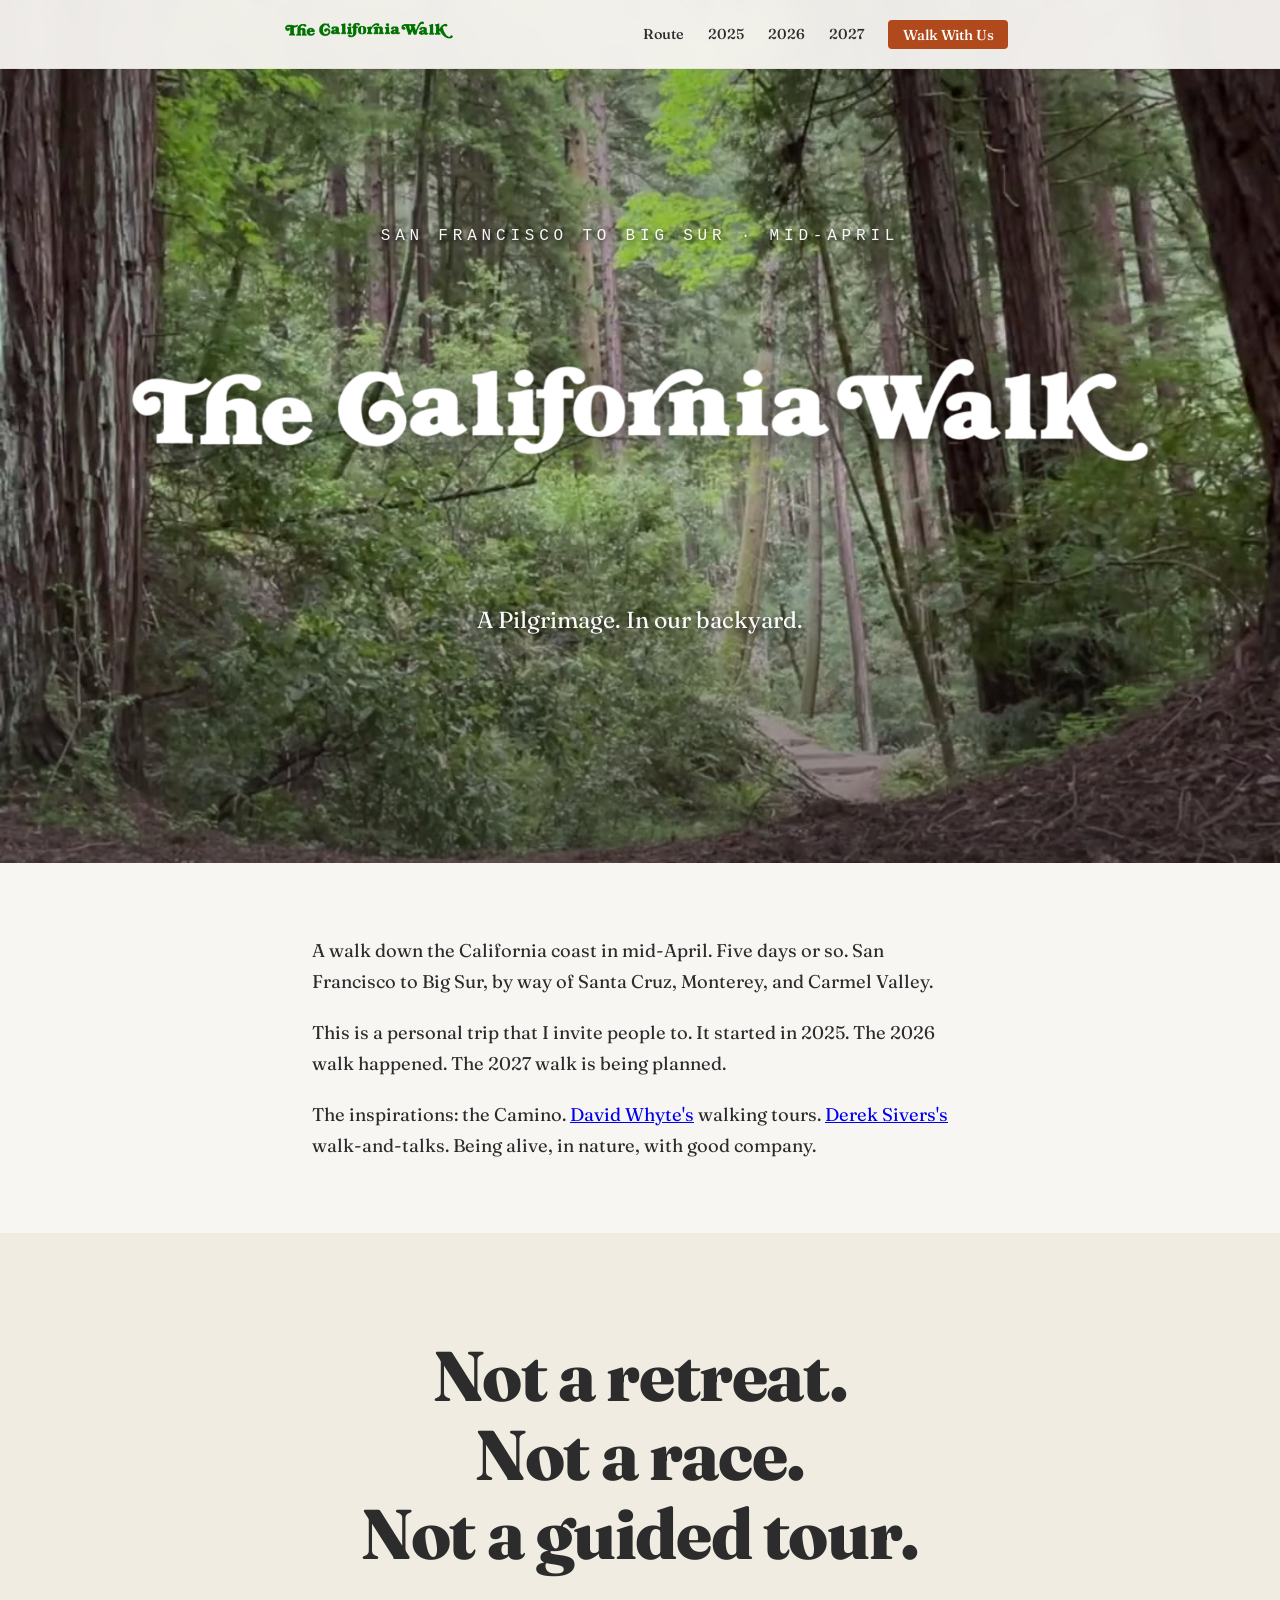
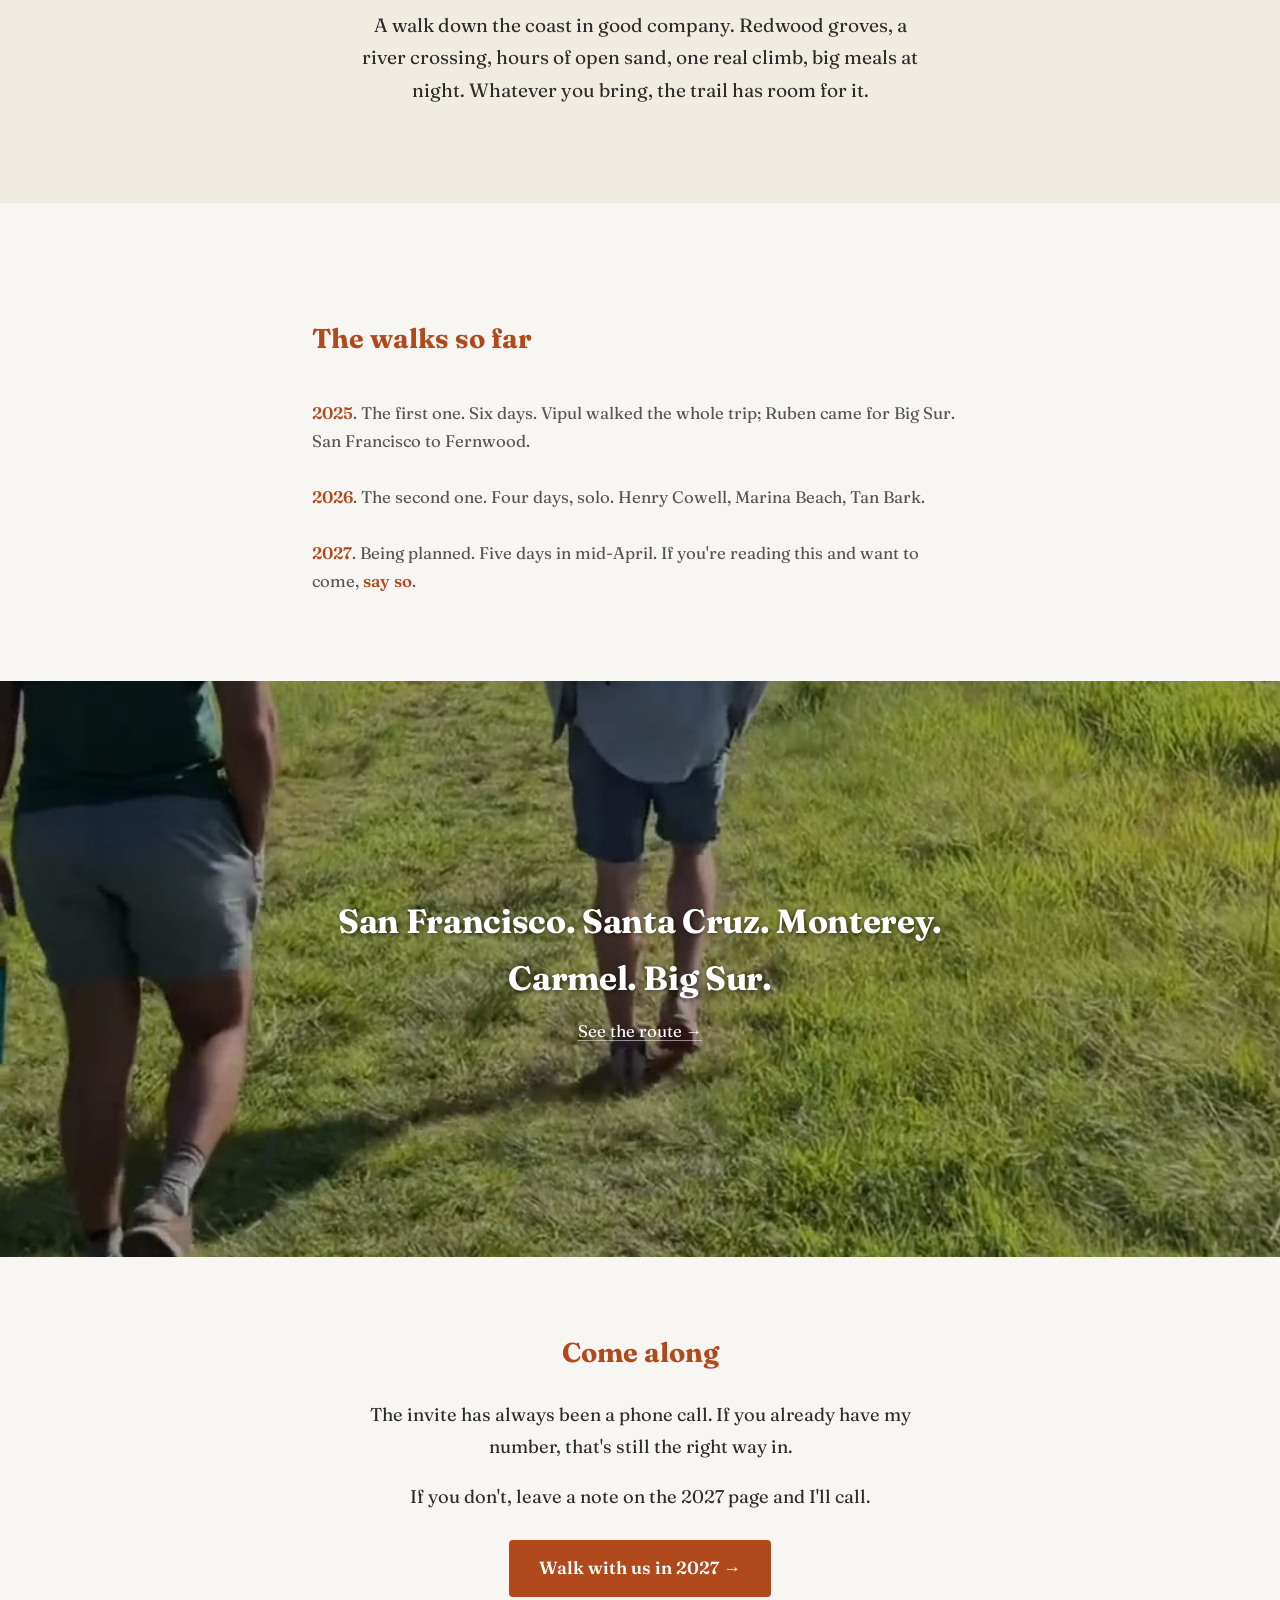
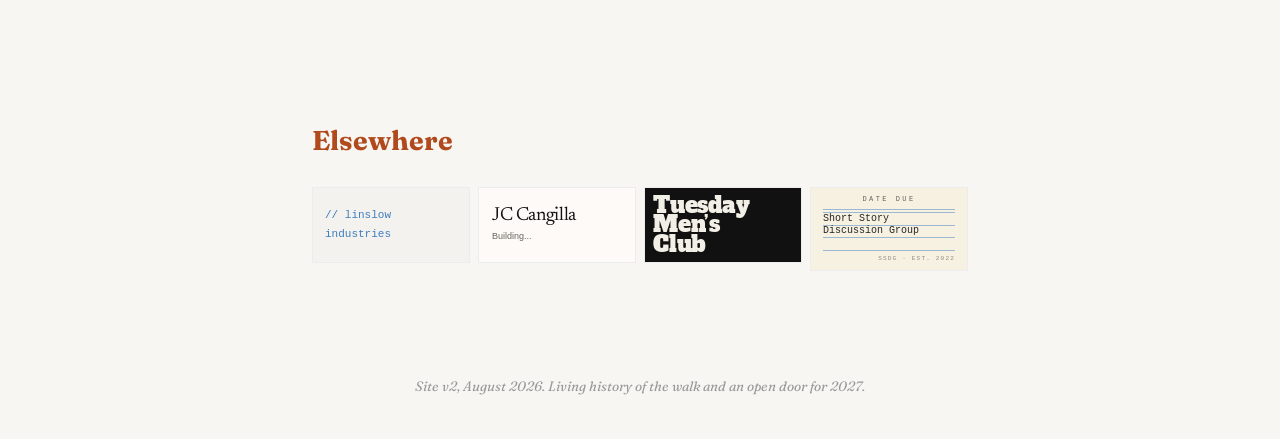
==== index.html @ 8892f394 "feat(tiles): sync shared network footer [t1478]" ====
<!DOCTYPE html>
<html lang="en">
<head>
    <meta charset="UTF-8">
    <meta name="viewport" content="width=device-width, initial-scale=1.0">
    <title>The California Walk</title>
    <meta name="description" content="A walk down the California coast in mid-April. San Francisco to Big Sur. A personal trip, not an event.">
    <meta property="og:title" content="The California Walk">
    <meta property="og:description" content="A walk down the California coast in mid-April. San Francisco to Big Sur.">
    <meta property="og:type" content="website">
    <meta property="og:url" content="https://thecaliforniawalk.com">
    <meta property="og:image" content="https://thecaliforniawalk.com/hero-image.jpg">
    <link rel="canonical" href="https://thecaliforniawalk.com">
    <link rel="stylesheet" href="/style.css">
    <!-- Google tag (gtag.js) -->
    <script async src="https://www.googletagmanager.com/gtag/js?id=G-KZSX5BPCNR"></script>
    <script>
      window.dataLayer = window.dataLayer || [];
      function gtag(){dataLayer.push(arguments);}
      gtag('js', new Date());
      gtag('config', 'G-KZSX5BPCNR');
    </script>
  <link rel="stylesheet" href="/network-tiles/network-tiles.css">
</head>
<body>
    <nav>
        <div class="nav-container">
            <div class="logo">
                <a href="/"><img src="/california-walk-logo.png" alt="The California Walk"></a>
            </div>
            <ul class="nav-links" id="navLinks">
                <li><a href="/route/">Route</a></li>
                <li><a href="/2025/">2025</a></li>
                <li><a href="/2026/">2026</a></li>
                <li><a href="/2027/">2027</a></li>
                <li><a href="/2027/" class="cta">Walk With Us</a></li>
            </ul>
            <div class="mobile-menu" onclick="toggleMenu()">
                <span></span><span></span><span></span>
            </div>
        </div>
    </nav>

    <section class="hero">
        <video class="hero-video" autoplay muted loop playsinline preload="auto" poster="/hero-santa-cruz-poster.jpg" aria-hidden="true">
            <source src="/hero-santa-cruz.mp4" type="video/mp4">
        </video>
        <div class="hero-overlay"></div>
        <div class="hero-content">
            <p class="hero-kicker">San Francisco to Big Sur &middot; Mid-April</p>
            <h1 class="hero-title">
                <img src="/california-walk-title.png" alt="The California Walk">
            </h1>
            <p class="hero-tagline">A Pilgrimage. In our backyard.</p>
        </div>
    </section>

    <main class="home">

        <div class="band">
            <div class="measure intro">
                <p>A walk down the California coast in mid-April. Five days or so. San Francisco to Big Sur, by way of Santa Cruz, Monterey, and Carmel Valley.</p>
                <p>This is a personal trip that I invite people to. It started in 2025. The 2026 walk happened. The 2027 walk is being planned.</p>
                <p>The inspirations: the Camino. <a href="https://davidwhyte.com/" target="_blank" rel="noopener">David Whyte's</a> walking tours. <a href="https://sive.rs/" target="_blank" rel="noopener">Derek Sivers's</a> walk-and-talks. Being alive, in nature, with good company.</p>
            </div>
        </div>

        <div class="statement band-tint">
            <p class="lines">Not a retreat.<br>Not a race.<br>Not a guided tour.</p>
            <p class="after">A walk down the coast in good company. Redwood groves, a river crossing, hours of open sand, one real climb, big meals at night. Whatever you bring, the trail has room for it.</p>
        </div>

        <div class="band">
            <div class="measure">
                <h2 class="section-title">The walks so far</h2>
                <ul class="walk-list">
                    <li>
                        <a href="/2025/">2025</a><span class="year-meta">. The first one. Six days. Vipul walked the whole trip; Ruben came for Big Sur. San Francisco to Fernwood.</span>
                    </li>
                    <li>
                        <a href="/2026/">2026</a><span class="year-meta">. The second one. Four days, solo. Henry Cowell, Marina Beach, Tan Bark.</span>
                    </li>
                    <li>
                        <a href="/2027/">2027</a><span class="year-meta">. Being planned. Five days in mid-April. If you're reading this and want to come, <a href="/2027/">say so</a>.</span>
                    </li>
                </ul>
            </div>
        </div>

        <div class="band-motion" style="background-image: url('/band-carmel-poster.jpg');">
            <video autoplay muted loop playsinline preload="metadata" poster="/band-carmel-poster.jpg" aria-hidden="true">
                <source src="/band-carmel.mp4" type="video/mp4">
            </video>
            <div class="scrim"></div>
            <div class="route-line">
                <p class="places">San Francisco. Santa Cruz. Monterey.<br>Carmel. Big Sur.</p>
                <p class="route-link"><a href="/route/">See the route &rarr;</a></p>
            </div>
        </div>

        <div class="band door">
            <h2 class="section-title">Come along</h2>
            <p>The invite has always been a phone call. If you already have my number, that's still the right way in.</p>
            <p>If you don't, leave a note on the 2027 page and I'll call.</p>
            <a href="/2027/" class="cta-button-text">Walk with us in 2027 &rarr;</a>
        </div>
    </main>

    <div class="elsewhere">
        <h2 class="section-title">Elsewhere</h2>
        <div class="elsewhere-tiles network-tiles">
            <a class="tile network-tile tile-linslow" data-network-tile="linslow" href="https://linslow.com" aria-label="Linslow Industries"><span class="linslow-mark">// linslow industries</span></a>
            <a class="tile network-tile tile-jcc" data-network-tile="jcc" href="https://jccangilla.com" aria-label="JC Cangilla"><span class="jcc-name">JC Cangilla</span><span class="jcc-sig">Building...</span></a>
            <a class="tile network-tile tile-tmc" data-network-tile="tmc" href="https://tuesdaymensclub.com" aria-label="Tuesday Men&#x27;s Club"><span class="tmc-mark">Tuesday<br>Men&rsquo;s<br>Club</span></a>
            <a class="tile network-tile tile-ssdg" data-network-tile="ssdg" href="https://ssdg.me" aria-label="Short Story Discussion Group"><span class="ssdg-head">DATE DUE</span><span class="ssdg-dbl"></span><span class="ssdg-line">Short Story</span><span class="ssdg-line">Discussion Group</span><span class="ssdg-line"></span><span class="ssdg-id">SSDG &middot; EST. 2022</span></a>
        </div>
    </div>

    <footer>
        <p class="footer-note">Site v2, August 2026. Living history of the walk and an open door for 2027.</p>
    </footer>

    <script>
        function toggleMenu() {
            document.getElementById('navLinks').classList.toggle('active');
        }
        document.querySelectorAll('.nav-links a').forEach(link => {
            link.addEventListener('click', () => {
                document.getElementById('navLinks').classList.remove('active');
            });
        });
    </script>
</body>
</html>
---- style.css ----
@import url('https://fonts.googleapis.com/css2?family=Alfa+Slab+One&family=Fraunces:ital,opsz,wght@0,9..144,300..900;1,9..144,300..900&family=Newsreader:wght@400&display=swap');
/* The California Walk -- shared styles
   v2 craft pass (Aug 2026, t493): Fraunces replaces system sans sitewide,
   accent warmed from saddle brown to burnt sienna, homepage goes full-bleed
   with the motion clips. Ruled source: site-v2-brief.md. */
* { margin: 0; padding: 0; box-sizing: border-box; }

:root {
    --ink: #2c2c2c;
    --cream: #f8f6f3;
    --accent: #b04a1c;        /* burnt sienna: sunset, tan bark, 70s poster */
    --accent-deep: #8a3a15;
    --redwood: #3e5c40;
    --gold: #d9a441;
}

body {
    font-family: 'Fraunces', Georgia, 'Times New Roman', serif;
    font-optical-sizing: auto;
    line-height: 1.7;
    color: var(--ink);
    background: var(--cream);
}
html { scroll-behavior: smooth; }

/* ===========================================
   NAV
=========================================== */
nav {
    position: fixed;
    top: 0;
    width: 100%;
    background: rgba(248, 246, 243, 0.95);
    backdrop-filter: blur(10px);
    z-index: 1000;
    padding: 0.75rem 0;
    border-bottom: 1px solid rgba(0, 0, 0, 0.05);
}
.nav-container {
    max-width: 800px;
    margin: 0 auto;
    display: flex;
    justify-content: space-between;
    align-items: center;
    padding: 0 2rem;
}
.logo { height: 44px; }
.logo img { height: 100%; width: auto; }
.logo a { display: block; height: 100%; }
.nav-links { display: flex; list-style: none; gap: 1.5rem; }
.nav-links a {
    text-decoration: none;
    color: #2c2c2c;
    font-size: 0.9rem;
    font-weight: 500;
}
.nav-links a:hover { color: var(--accent); }
.nav-links a.active { color: var(--accent); font-weight: 600; }
.nav-links a.cta {
    background: var(--accent);
    color: white;
    padding: 0.35rem 0.9rem;
    border-radius: 4px;
    transition: background 0.15s;
}
.nav-links a.cta:hover {
    background: var(--accent-deep);
    color: white;
}
.nav-links a.cta.active {
    background: var(--accent-deep);
    color: white;
    font-weight: 600;
}

.mobile-menu {
    display: none;
    flex-direction: column;
    cursor: pointer;
}
.mobile-menu span {
    width: 22px;
    height: 2px;
    background: #2c2c2c;
    margin: 3px 0;
}

/* ===========================================
   MAIN
=========================================== */
main {
    max-width: 720px;
    margin: 0 auto;
    padding: 8rem 2rem 4rem;
}

h1.page-title {
    font-size: 2.6rem;
    color: #2c2c2c;
    font-weight: 700;
    margin-bottom: 1.5rem;
    letter-spacing: -0.01em;
}

h2.section-title {
    font-size: 1.5rem;
    color: var(--accent);
    font-weight: 700;
    margin-bottom: 1.5rem;
    margin-top: 2.5rem;
}

h3.day-title {
    font-size: 1.25rem;
    color: var(--accent);
    font-weight: 700;
    margin-top: 2.5rem;
    margin-bottom: 1rem;
}

hr.rule {
    border: none;
    border-top: 1px solid #ddd6cc;
    margin: 3rem 0;
}

/* ===========================================
   PROSE
=========================================== */
.prose p {
    font-size: 1.08rem;
    margin-bottom: 1.2rem;
}

.prose p.aside {
    font-size: 1rem;
    color: #666;
    font-style: italic;
}

.prose blockquote {
    margin: 1.8rem 2rem;
    color: #555;
    font-style: italic;
    font-size: 1.12rem;
}

.prose blockquote em {
    color: #2c2c2c;
}

.prose a {
    color: var(--accent);
    text-decoration: underline;
    text-decoration-color: rgba(176, 74, 28, 0.35);
    text-underline-offset: 2px;
}
.prose a:hover {
    text-decoration-color: var(--accent);
}

.prose ol, .prose ul {
    margin: 1rem 0 1.5rem 1.5rem;
}
.prose li {
    font-size: 1.08rem;
    margin-bottom: 0.4rem;
}

.prose strong { font-weight: 700; }

.fact-line {
    color: #555;
    font-size: 0.98rem;
    margin-bottom: 0.5rem;
}
.fact-line strong { color: #2c2c2c; }

.meta-block {
    background: rgba(255, 255, 255, 0.6);
    padding: 1.2rem 1.5rem;
    border-radius: 6px;
    margin-bottom: 2rem;
}
.meta-block p { font-size: 1rem; margin-bottom: 0.4rem; }
.meta-block p:last-child { margin-bottom: 0; }

/* ===========================================
   HOMEPAGE
=========================================== */
.intro p {
    font-size: 1.15rem;
    margin-bottom: 1.2rem;
}
.intro p.aside {
    font-size: 1rem;
    color: #666;
    font-style: italic;
}

.walk-list {
    list-style: none;
    padding: 0;
}
.walk-list li {
    padding: 0.85rem 0;
    font-size: 1.05rem;
}
.walk-list a {
    color: var(--accent);
    text-decoration: none;
    font-weight: 600;
}
.walk-list a:hover { text-decoration: underline; }
.walk-list .year-meta { color: #555; font-weight: 400; }

.what p {
    font-size: 1.1rem;
    margin-bottom: 1rem;
}

.contact-block {
    background: white;
    padding: 1.5rem 2rem;
    border-radius: 8px;
    text-align: center;
    box-shadow: 0 2px 10px rgba(0, 0, 0, 0.04);
}
.contact-block a {
    color: var(--accent);
    text-decoration: none;
    font-weight: 600;
    font-size: 1.1rem;
}
.contact-block a:hover { text-decoration: underline; }

/* ===========================================
   PAGE NAV (prev/next at bottom of year pages)
=========================================== */
.page-nav {
    display: flex;
    justify-content: space-between;
    margin-top: 4rem;
    padding-top: 2rem;
    font-size: 1rem;
}
.page-nav a {
    color: var(--accent);
    text-decoration: none;
    font-weight: 600;
}
.page-nav a:hover { text-decoration: underline; }
.page-nav .spacer { flex: 1; text-align: center; color: #999; }

/* ===========================================
   HERO (homepage)
=========================================== */
.hero {
    position: relative;
    height: 92vh;
    min-height: 560px;
    display: flex;
    align-items: center;
    justify-content: center;
    overflow: hidden;
    background: #2c2c2c url('/hero-image.jpg') center/cover no-repeat;
    margin-top: -1px;
}
.hero-overlay {
    position: absolute;
    inset: 0;
    background: rgba(0, 0, 0, 0.38);
    z-index: 1;
}
.hero-content {
    position: relative;
    z-index: 2;
    text-align: center;
    color: white;
    padding: 0 2rem;
    max-width: 1100px;
    width: 100%;
}
.hero-title {
    margin-bottom: 1.5rem;
}
.hero-title img {
    max-width: 100%;
    height: auto;
    max-height: 430px;
    filter: drop-shadow(0 4px 22px rgba(0, 0, 0, 0.55));
}
.hero-dates {
    font-size: 1.35rem;
    font-weight: 500;
    letter-spacing: 0.05em;
    text-shadow: 1px 1px 4px rgba(0, 0, 0, 0.65);
    margin-bottom: 0.5rem;
}
.hero-tagline {
    font-size: 1.45rem;
    font-weight: 400;
    text-shadow: 1px 2px 6px rgba(0, 0, 0, 0.7);
    opacity: 0.97;
}

/* When a page leads with the hero, main shouldn't be pushed down by fixed nav */
main.has-hero {
    padding-top: 4rem;
}

/* ===========================================
   ROUTE GRID (homepage + /route/)
=========================================== */
.landscape-grid {
    display: flex;
    flex-direction: column;
    gap: 3.5rem;
    margin-top: 2rem;
}
.landscape-item {
    text-align: center;
    max-width: 560px;
    margin: 0 auto;
}
.landscape-video {
    width: min(480px, 100%);
    aspect-ratio: 3 / 4;
    height: auto;
    margin: 0 auto 1.2rem;
    border-radius: 12px;
    overflow: hidden;
    box-shadow: 0 4px 16px rgba(0, 0, 0, 0.14);
    background: #2c2c2c;
}
.landscape-item video,
.landscape-item img {
    width: 100%;
    height: 100%;
    object-fit: cover;
    display: block;
}
.landscape-item h3 {
    color: var(--accent);
    margin-bottom: 0.4rem;
    font-size: 1.2rem;
    font-weight: 700;
}
.landscape-item p {
    font-size: 0.95rem;
    line-height: 1.6;
    color: #666;
    max-width: 480px;
    margin: 0 auto;
}

/* ===========================================
   FORM (2027)
=========================================== */
.invite-form {
    background: white;
    padding: 2rem;
    border-radius: 8px;
    box-shadow: 0 2px 10px rgba(0, 0, 0, 0.04);
    margin-top: 1.5rem;
}
.invite-form label {
    display: block;
    font-size: 0.95rem;
    font-weight: 600;
    color: #2c2c2c;
    margin-bottom: 0.4rem;
    margin-top: 1rem;
}
.invite-form label:first-child { margin-top: 0; }
.invite-form input[type="text"],
.invite-form input[type="email"],
.invite-form input[type="tel"],
.invite-form textarea {
    width: 100%;
    padding: 0.7rem 0.9rem;
    border: 1px solid #ddd6cc;
    border-radius: 4px;
    font-size: 1rem;
    font-family: inherit;
    background: #fcfaf7;
    color: #2c2c2c;
}
.invite-form textarea {
    min-height: 100px;
    resize: vertical;
}
.invite-form input:focus,
.invite-form textarea:focus {
    outline: none;
    border-color: var(--accent);
    background: white;
}
.invite-form input[type="submit"] {
    margin-top: 1.5rem;
    background: var(--accent);
    color: white;
    border: none;
    padding: 0.8rem 2rem;
    font-size: 1rem;
    font-weight: 600;
    border-radius: 4px;
    cursor: pointer;
    transition: background 0.15s;
}
.invite-form input[type="submit"]:hover {
    background: var(--accent-deep);
}
.invite-form input[type="submit"]:disabled {
    background: #aaa;
    cursor: wait;
}
.form-success {
    background: rgba(255, 255, 255, 0.8);
    padding: 1.5rem 2rem;
    border-radius: 8px;
    border-left: 3px solid #6a9050;
    color: #2c2c2c;
    font-size: 1.05rem;
    line-height: 1.6;
    display: none;
}
.form-note {
    margin-top: 1rem;
    font-size: 0.9rem;
    color: #666;
    font-style: italic;
}

/* ===========================================
   FOOTER
=========================================== */
footer {
    text-align: center;
    padding: 1.5rem 2rem 2.5rem;
    margin-top: 2rem;
}
.footer-note {
    font-size: 0.85rem;
    color: #999;
    font-style: italic;
}

/* Elsewhere: tiles as a light page section (matches jccangilla.com treatment) */
.elsewhere {
    max-width: 720px;
    margin: 0 auto;
    padding: 3rem 2rem 3rem;
}
.elsewhere h2 { margin-top: 0; }

/* ===========================================
   MOBILE
=========================================== */
@media (max-width: 768px) {
    .nav-links {
        display: none;
        position: absolute;
        top: 100%;
        left: 0;
        width: 100%;
        background: #f8f6f3;
        flex-direction: column;
        padding: 1rem 2rem;
        box-shadow: 0 4px 6px rgba(0, 0, 0, 0.1);
    }
    .nav-links.active { display: flex; }
    .mobile-menu { display: flex; }
    main { padding: 6.5rem 1.5rem 3rem; }
    main.has-hero { padding-top: 3rem; }
    h1.page-title { font-size: 2rem; }
    h2.section-title { font-size: 1.3rem; }
    h3.day-title { font-size: 1.15rem; }
    .prose p { font-size: 1rem; }
    .prose li { font-size: 1rem; }
    footer a { display: block; margin: 0.5rem 0; }
    .hero { height: 78vh; min-height: 460px; }
    .hero-title img { max-height: 260px; }
    .hero-dates { font-size: 1.1rem; }
    .hero-tagline { font-size: 1.15rem; }
    .landscape-grid { gap: 2.8rem; }
    .logo { height: 34px; }
    .nav-links a.cta {
        background: transparent;
        color: var(--accent);
        padding: 0;
        border-radius: 0;
        font-weight: 600;
    }
}

/* Elsewhere tiles (Aug 2026): shared treatment across the site network -- each tile
   borrows the identity of the site it links to. SSDG = library date-due card; canon
   in the vault, SSDG/logo-identity.md. */
.elsewhere-tiles { display: grid; grid-template-columns: repeat(3, 1fr); gap: 8px; margin-top: 10px; max-width: 520px; }
@media (max-width: 600px) { .elsewhere-tiles { grid-template-columns: repeat(2, 1fr); } }
.elsewhere-tiles .tile { display: flex; min-height: 72px; align-items: center; justify-content: center; text-decoration: none; border: 1px solid transparent; }
.elsewhere-tiles .tile:hover { border-color: #444; }
.tile-plain { background: #f2f0ec; font-family: ui-monospace, Menlo, monospace; font-size: 11px; color: #555; }
.tile-tmc { background: #111; padding: 6px 8px; justify-content: flex-start; }
.tile-tmc span { color: #f2efe6; font-weight: 900; font-size: 26px; line-height: 0.88; letter-spacing: -0.01em; font-family: "Arial Black", Arial, sans-serif; }
.tile-cawalk { background: #f8f6f3; padding: 10px 14px; }
.tile-cawalk img { width: 100%; height: auto; }
.tile-ssdg { background: #f7f1e2; border: 1px solid rgba(38,38,38,0.2); flex-direction: column; align-items: stretch; justify-content: flex-start; padding: 6px 12px; font-family: ui-monospace, Menlo, monospace; color: #262626; }
.tile-ssdg:hover { border-color: #444; }
.ssdg-head { text-align: center; font-size: 7px; letter-spacing: 0.35em; color: rgba(38,38,38,0.7); }
.ssdg-dbl { height: 3px; border-top: 1px solid #9db8d2; border-bottom: 1px solid #9db8d2; margin-top: 3px; }
.ssdg-line { flex: 1; display: flex; align-items: flex-end; border-bottom: 1px solid #9db8d2; font-size: 10px; line-height: 1; padding-bottom: 1px; }
.ssdg-id { padding-top: 3px; text-align: right; font-size: 6px; letter-spacing: 0.2em; color: rgba(38,38,38,0.5); }

/* Elsewhere tile refinements (Aug 2026): real faces + leak-proofing */
.tile-tmc span { font-family: 'Alfa Slab One', 'Arial Black', Arial, sans-serif; font-weight: 400; }
.tile-linslow { background: #f4f2ee; font-family: ui-monospace, Menlo, monospace; font-size: 11px; color: #3D7DBE; }
.elsewhere-tiles { grid-template-columns: repeat(4, 1fr); max-width: 660px; }
@media (max-width: 700px) { .elsewhere-tiles { grid-template-columns: repeat(2, 1fr); } }

/* jccangilla.com (Aug 2026): its editorial identity, ratified 8/25 on that site --
   Newsreader serif at 400 (hierarchy by size, never weight) on warm paper, near-black
   ink, with the homepage's "Building..." signature in muted sans. Replaces the
   plain-wordmark fallback it used while that identity was unsettled. */
.tile-jcc { background: #fdfaf7; flex-direction: column; align-items: flex-start; justify-content: center; padding: 8px 13px; }
.tile-jcc .jcc-name { font-family: 'Newsreader', Georgia, serif; font-weight: 400; font-size: 19px; line-height: 1; letter-spacing: -0.02em; color: #121212; }
.tile-jcc .jcc-sig { margin-top: 4px; font-family: -apple-system, BlinkMacSystemFont, "Segoe UI", Roboto, sans-serif; font-size: 9px; color: #6b6560; }

/* Tiles sit in a light .elsewhere section; keep faces self-contained */
.elsewhere-tiles a.tile-ssdg { color: #262626; height: 84px; text-align: left; }

/* Specificity fix: .elsewhere-tiles .tile was beating .tile-ssdg, collapsing the
   card to centered text-width lines. Assert card layout at higher specificity. */
.elsewhere-tiles a.tile { text-decoration: none; }
.elsewhere-tiles .tile-ssdg { flex-direction: column; align-items: stretch; justify-content: flex-start; text-align: left; }
.elsewhere-tiles .tile-ssdg .ssdg-line { display: flex; width: 100%; }
.elsewhere-tiles .tile-tmc { justify-content: flex-start; }

.elsewhere-tiles .tile-tmc span { color: #f2efe6; }

/* ===========================================
   V2 CRAFT PASS (Aug 2026, t493)
   Typography presence, motion hero, full-bleed homepage bands.
   Homepage only below; year pages inherit fonts/palette above.
=========================================== */

h1.page-title { font-size: 3rem; font-weight: 800; letter-spacing: -0.015em; }
h2.section-title { font-size: 1.7rem; font-weight: 700; }

/* Motion hero: the vertical clips crop live via object-fit, so one file
   serves desktop (center band) and phones (near-full frame). */
.hero { height: 96vh; }
.hero-video {
    position: absolute;
    inset: 0;
    width: 100%;
    height: 100%;
    object-fit: cover;
    z-index: 0;
}
.hero-overlay {
    background: linear-gradient(to bottom,
        rgba(0, 0, 0, 0.30),
        rgba(0, 0, 0, 0.18) 55%,
        rgba(30, 30, 30, 0.55));
}
.hero-kicker {
    font-family: ui-monospace, Menlo, monospace;
    font-size: 1rem;
    letter-spacing: 0.3em;
    text-transform: uppercase;
    opacity: 0.95;
    margin-bottom: 1.5rem;
    text-shadow: 1px 2px 5px rgba(0, 0, 0, 0.7);
}

/* Full-width homepage: main.home drops the column; .measure restores it per band */
main.home { max-width: none; padding: 0; }
main.home .measure { max-width: 720px; margin: 0 auto; padding: 0 2rem; }
main.home .band { padding: 4.5rem 0; }
main.home .band-tint { background: #f1ece2; }
main.home .intro p:last-child { margin-bottom: 0; }

/* The anti-promise, said at poster scale */
.statement { padding: 6.5rem 0 6rem; text-align: center; }
.statement .lines {
    font-size: clamp(2.1rem, 6vw, 4.4rem);
    font-weight: 800;
    line-height: 1.12;
    letter-spacing: -0.02em;
}
.statement .after {
    max-width: 640px;
    margin: 2.2rem auto 0;
    padding: 0 2rem;
    font-size: 1.2rem;
}

/* How we walk: the five understandings */
.how-we-walk p.lead {
    font-style: italic;
    font-size: 1.15rem;
    margin-bottom: 1.6rem;
}
.how-we-walk .understanding {
    font-size: 1.08rem;
    line-height: 1.65;
    margin-bottom: 1.2rem;
}
.how-we-walk .understanding:last-child { margin-bottom: 1.2rem; }

/* Full-bleed motion band (carmel) carrying the route line */
.band-motion {
    position: relative;
    height: 64vh;
    min-height: 420px;
    overflow: hidden;
    display: flex;
    align-items: center;
    justify-content: center;
    background: #2c2c2c center/cover no-repeat;
}
.band-motion video {
    position: absolute;
    inset: 0;
    width: 100%;
    height: 100%;
    object-fit: cover;
}
.band-motion .scrim {
    position: absolute;
    inset: 0;
    background: rgba(0, 0, 0, 0.34);
}
.band-motion .route-line {
    position: relative;
    z-index: 2;
    color: white;
    text-align: center;
    padding: 0 2rem;
}
.band-motion .places {
    font-size: clamp(1.35rem, 3.4vw, 2.1rem);
    font-weight: 700;
    letter-spacing: -0.01em;
    text-shadow: 1px 1px 5px rgba(0, 0, 0, 0.6);
    margin-bottom: 0.6rem;
}
.band-motion .route-link a {
    color: white;
    font-size: 1.05rem;
    text-underline-offset: 3px;
    text-decoration-color: rgba(255, 255, 255, 0.5);
}
.band-motion .route-link a:hover { text-decoration-color: white; }

/* The door */
.door { text-align: center; padding-bottom: 1rem; }
.door h2 { margin-top: 0; }
.door p { font-size: 1.15rem; max-width: 560px; margin: 0 auto 1.2rem; }
.door .cta-button-text {
    display: inline-block;
    margin-top: 0.5rem;
    background: var(--accent);
    color: white;
    padding: 0.85rem 1.9rem;
    border-radius: 4px;
    text-decoration: none;
    font-weight: 600;
    font-size: 1.1rem;
    transition: background 0.15s;
}
.door .cta-button-text:hover { background: var(--accent-deep); }

/* 2027 day-shape sketch */
.day-shape { list-style: none; margin: 1rem 0 1.5rem 0; }
.day-shape li {
    padding: 0.7rem 0;
    margin-bottom: 0;
}
.day-shape li .day-tag {
    font-weight: 700;
    font-size: 1.02rem;
    color: var(--accent);
    display: block;
    margin-bottom: 0.1rem;
}
.money-sentence {
    font-size: 1.15rem;
}

@media (prefers-reduced-motion: reduce) {
    .hero-video, .band-motion video { display: none; }
}

@media (max-width: 768px) {
    h1.page-title { font-size: 2.3rem; }
    .hero-kicker { font-size: 0.72rem; letter-spacing: 0.2em; }
    main.home .measure { padding: 0 1.5rem; }
    main.home .band { padding: 3.2rem 0; }
    .statement { padding: 4.5rem 0 4rem; }
    .band-motion { height: 70vh; }
    .hero { height: 88vh; }
}
---- network-tiles/network-tiles.css ----
/* Network tiles: one quiet frame, eight distinct faces (t1478).
   The outer geometry is shared. Identity stays inside each tile. */
.network-tiles {
  --network-tile-accent: var(--accent, #3d7dbe);
  display: grid;
  grid-template-columns: repeat(4, minmax(0, 1fr));
  gap: 8px;
  width: 100%;
  max-width: 660px;
}

.network-tiles-label {
  display: block;
  margin-bottom: 10px;
}

.footer-network {
  margin-top: 10px;
}

.network-tiles .network-tile {
  box-sizing: border-box;
  display: flex;
  height: 76px;
  min-height: 76px;
  overflow: hidden;
  align-items: center;
  justify-content: center;
  border: 1px solid #ececec;
  border-radius: 0;
  color: inherit;
  text-decoration: none;
}

.network-tiles .network-tile:hover,
.network-tiles .network-tile:focus-visible {
  border-color: var(--network-tile-accent);
}

.network-tiles .network-tile:focus-visible {
  outline: 2px solid var(--network-tile-accent);
  outline-offset: 2px;
}

.network-tiles--wall {
  grid-template-columns: repeat(3, minmax(0, 1fr));
  gap: 12px 16px;
  max-width: none;
}

.network-tiles--wall .network-tile {
  height: 150px;
  min-height: 150px;
}

.network-tile.tile-jcc {
  flex-direction: column;
  align-items: flex-start;
  justify-content: center;
  padding: 8px 13px;
  background: #fdfaf7;
}
.network-tile .jcc-name { font-family: 'Newsreader', Georgia, serif; font-size: 19px; font-weight: 400; line-height: 1; letter-spacing: -.02em; color: #121212; }
.network-tile .jcc-sig { margin-top: 4px; font-family: -apple-system, BlinkMacSystemFont, 'Segoe UI', Roboto, sans-serif; font-size: 9px; color: #6b6560; }

.network-tile.tile-linslow { padding: 8px 12px; background: #f4f2ee; font-family: ui-monospace, Menlo, monospace; font-size: 11px; color: #3d7dbe; }

.network-tile.tile-tmc { justify-content: flex-start; padding: 6px 8px; background: #111; }
.network-tile .tmc-mark { font-family: 'Alfa Slab One', 'Arial Black', Arial, sans-serif; font-size: 22px; font-weight: 400; line-height: .88; letter-spacing: -.01em; color: #f2efe6; }

.network-tile.tile-cawalk { padding: 10px 14px; background: #f8f6f3; }
.network-tile.tile-cawalk img { display: block; width: 100%; height: auto; border: 0; }

.network-tile.tile-ssdg { flex-direction: column; align-items: stretch; justify-content: flex-start; padding: 6px 12px; background: #f7f1e2; font-family: ui-monospace, Menlo, monospace; color: #262626; text-align: left; }
.network-tile .ssdg-head { text-align: center; font-size: 7px; letter-spacing: .35em; color: rgba(38, 38, 38, .7); }
.network-tile .ssdg-dbl { display: block; flex: none; box-sizing: content-box; width: 100%; height: 2px; margin-top: 3px; border-top: 1px solid #9db8d2; border-bottom: 1px solid #9db8d2; }
.network-tile .ssdg-line { display: flex; flex: 1; width: 100%; align-items: flex-end; border-bottom: 1px solid #9db8d2; padding-bottom: 1px; font-size: 10px; line-height: 1; }
.network-tile .ssdg-id { padding-top: 3px; text-align: right; font-size: 6px; letter-spacing: .2em; color: rgba(38, 38, 38, .5); }

.network-tile.tile-at { padding: 9px 11px; background: #fff; }
.network-tile.tile-at img { display: block; width: 100%; height: auto; border: 0; }

.network-tile.tile-mmq { flex-direction: column; align-items: stretch; justify-content: flex-start; padding: 9px; background: #211f1c; font-family: 'IBM Plex Mono', ui-monospace, Menlo, monospace; color: #e6e1d8; text-align: left; }
.network-tile .mmq-site { font-size: 7px; font-weight: 500; line-height: 1.2; letter-spacing: .01em; }
.network-tile .mmq-cur { display: block; width: 6px; height: 10px; margin-top: 3px; background: currentColor; animation: network-tile-blink 1.06s step-end infinite; }
.network-tile .mmq-labels { display: flex; flex-direction: column; margin-top: auto; font-family: Georgia, 'Iowan Old Style', 'Times New Roman', serif; font-size: 7.5px; font-style: italic; line-height: 1.3; color: rgba(230, 225, 216, .75); }

.network-tile.tile-pdfn { justify-content: space-between; align-items: flex-start; gap: 6px; padding: 9px 8px 9px 11px; background: #fff; color: #171717; text-align: left; }
.network-tile .pdfn-text { display: flex; flex-direction: column; gap: 5px; min-width: 0; }
.network-tile .pdfn-title { font-family: 'Lora', Georgia, serif; font-size: 12.5px; font-weight: 500; line-height: 1.05; letter-spacing: -.01em; }
.network-tile .pdfn-when { font-family: ui-monospace, Menlo, monospace; font-size: 7.5px; letter-spacing: .02em; color: #737373; }
.network-tile.tile-pdfn img { width: 42px; height: auto; flex-shrink: 0; border: 0; opacity: .9; }

.network-tiles--wall .network-tile.tile-linslow { font-size: 13px; }
.network-tiles--wall .network-tile.tile-tmc { padding: 10px 14px; }
.network-tiles--wall .network-tile .tmc-mark { font-size: 36px; }
.network-tiles--wall .network-tile.tile-cawalk { padding: 10px 12px; }
.network-tiles--wall .network-tile.tile-ssdg { padding: 10px 18px; }
.network-tiles--wall .network-tile .ssdg-head { font-size: 10px; }
.network-tiles--wall .network-tile .ssdg-dbl { height: 3px; margin-top: 4px; }
.network-tiles--wall .network-tile .ssdg-line { min-height: 20px; font-size: 13px; white-space: nowrap; }
.network-tiles--wall .network-tile .ssdg-id { font-size: 10px; }
.network-tiles--wall .network-tile.tile-at { padding: 12px 16px; }
.network-tiles--wall .network-tile.tile-mmq { padding: 16px; }
.network-tiles--wall .network-tile .mmq-site { font-size: 11px; }
.network-tiles--wall .network-tile .mmq-cur { width: 7px; height: 13px; margin-top: 4px; }
.network-tiles--wall .network-tile .mmq-labels { font-size: 13px; }
.network-tiles--wall .network-tile.tile-pdfn { gap: 10px; padding: 14px 14px 14px 18px; }
.network-tiles--wall .network-tile .pdfn-title { font-size: 19px; }
.network-tiles--wall .network-tile .pdfn-when { font-size: 10.5px; }
.network-tiles--wall .network-tile.tile-pdfn img { width: 66px; }

@keyframes network-tile-blink { 0%, 49% { opacity: 1; } 50%, 100% { opacity: 0; } }

@media (max-width: 700px) {
  .network-tiles { grid-template-columns: repeat(2, minmax(0, 1fr)); }
  .network-tiles--wall { grid-template-columns: 1fr; gap: 10px; }
}

@media (prefers-reduced-motion: reduce) {
  .network-tile .mmq-cur { animation: none; }
}
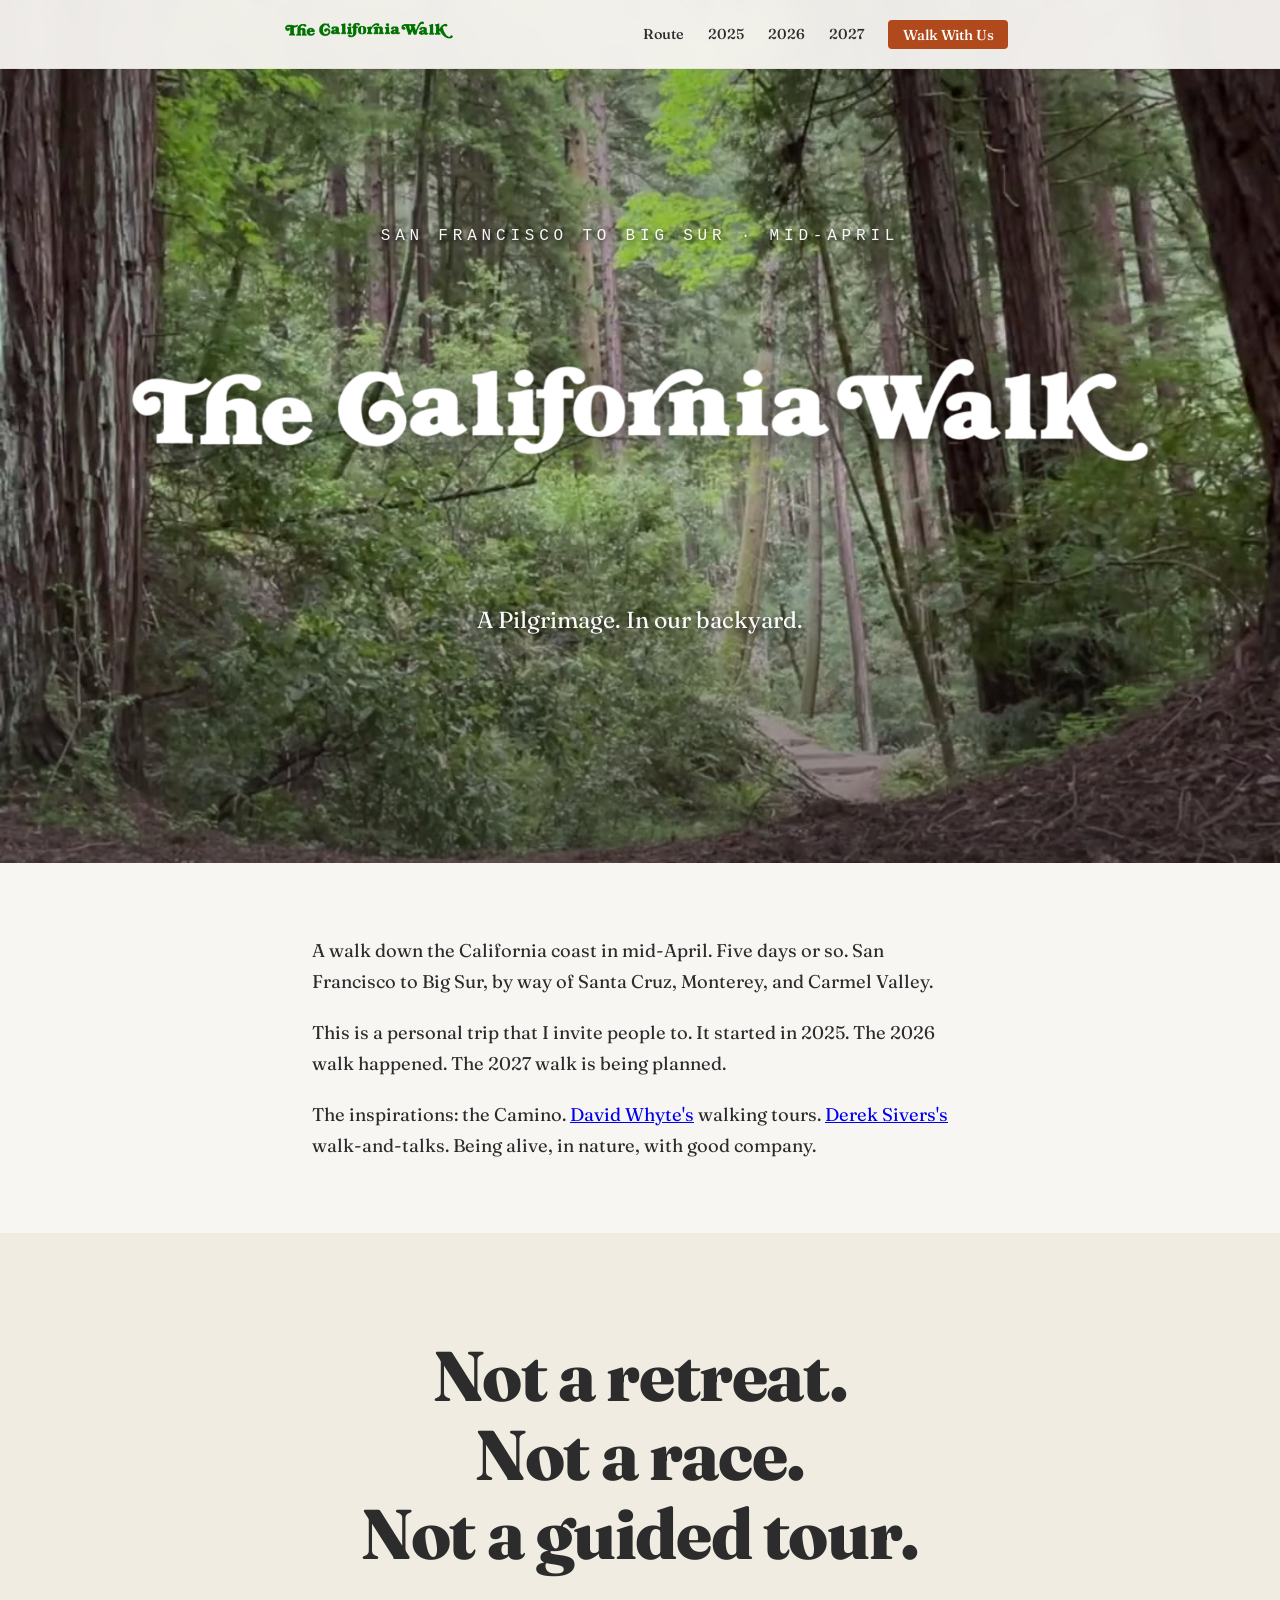
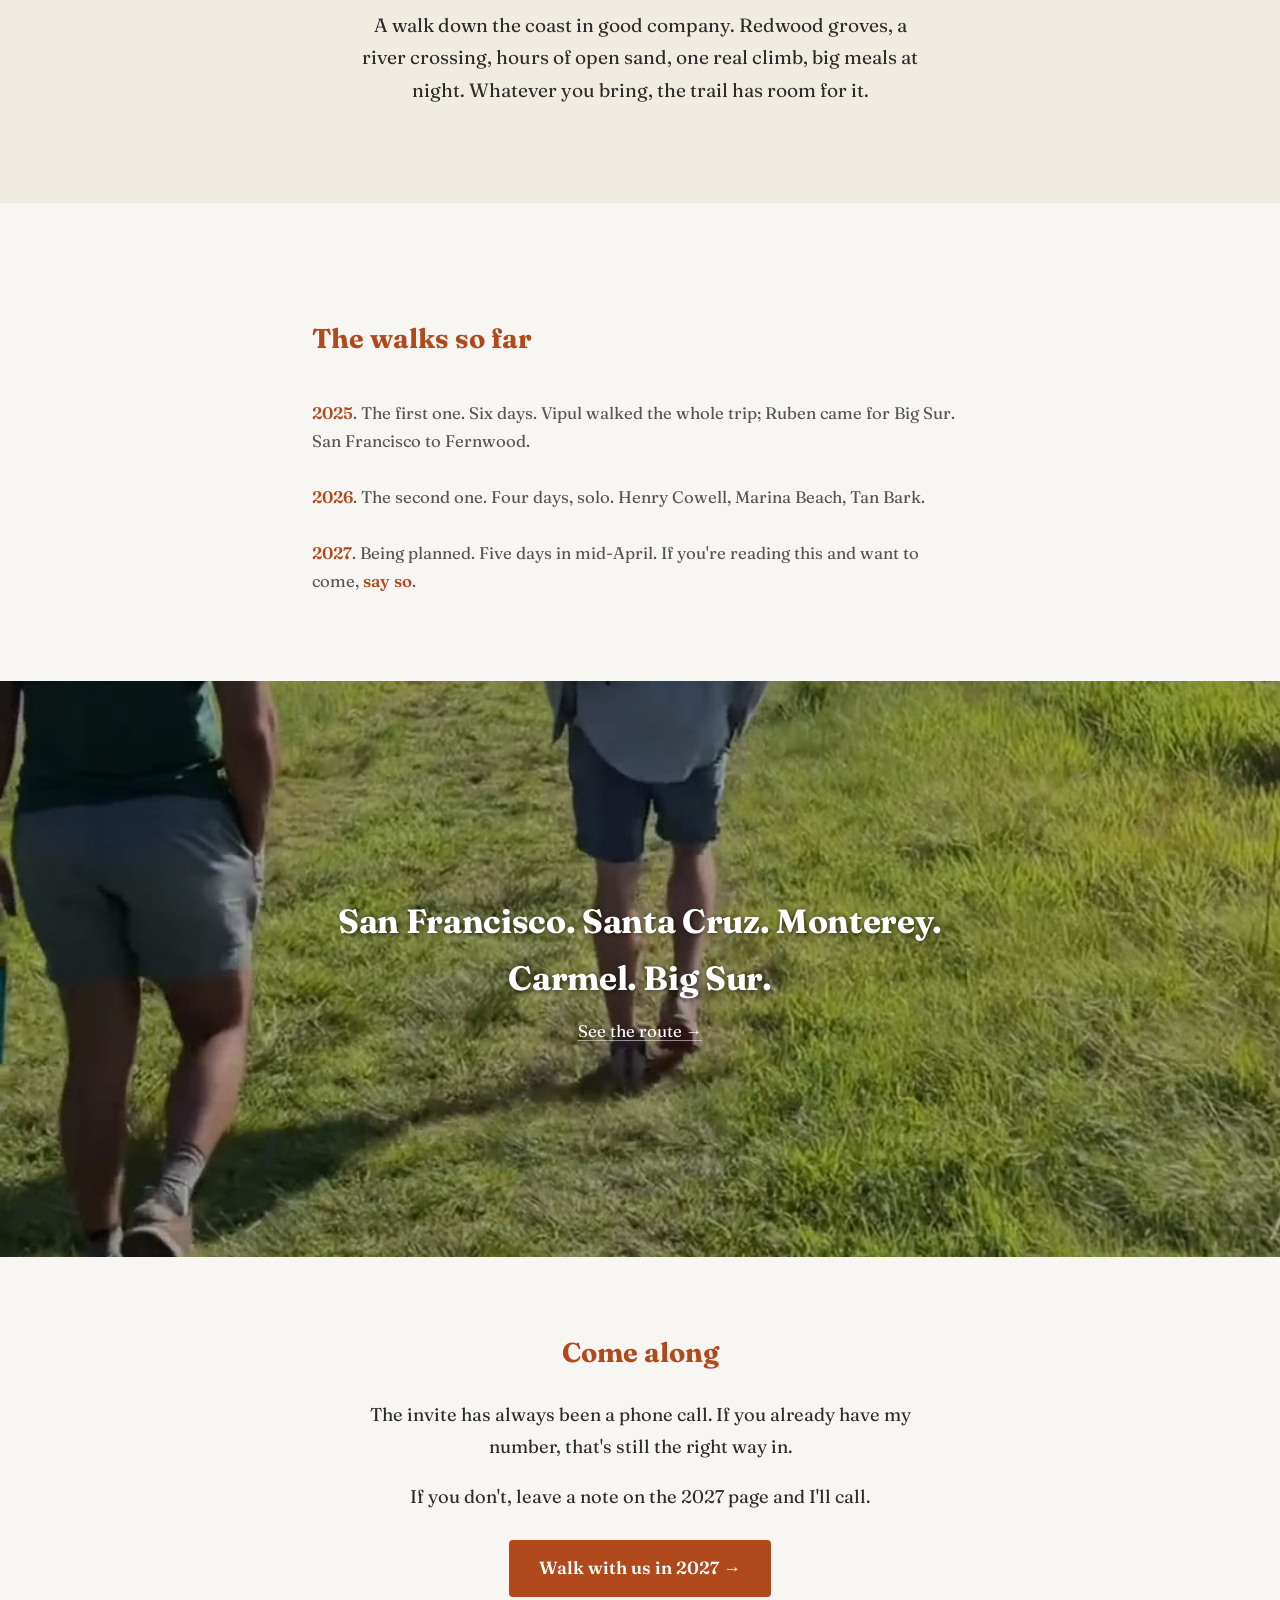
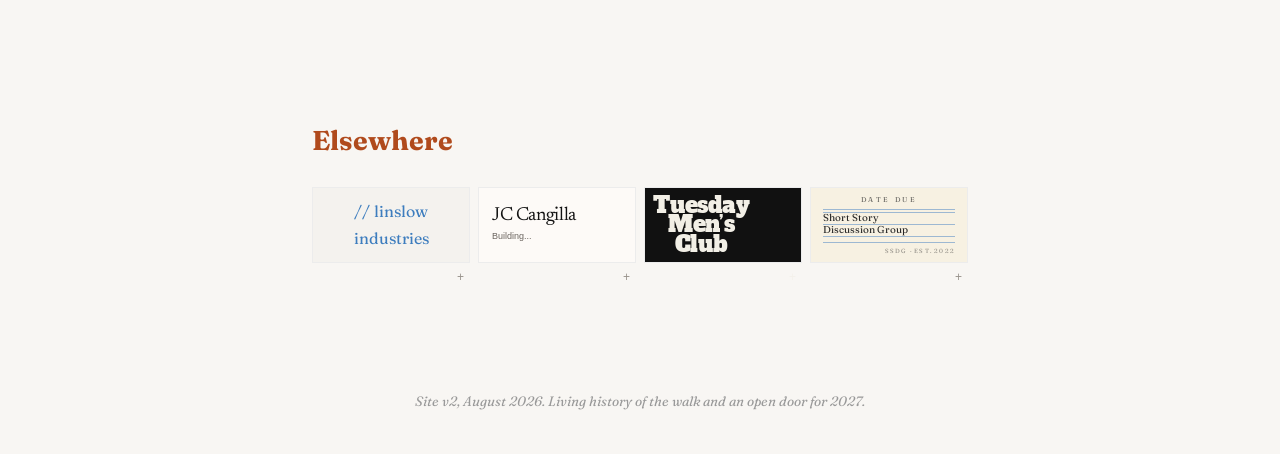
==== commit 434e0b3f: "feat(tiles): tiles open before they leave [t1559] Logo first; a click turns the tile over to a sente" ====
--- a/index.html
+++ b/index.html
@@ -21,6 +21,7 @@
       gtag('config', 'G-KZSX5BPCNR');
     </script>
   <link rel="stylesheet" href="/network-tiles/network-tiles.css">
+  <script src="/network-tiles/network-tiles.js" defer></script>
 </head>
 <body>
     <nav>
--- a/network-tiles/network-tiles.css
+++ b/network-tiles/network-tiles.css
@@ -1,5 +1,9 @@
 /* Network tiles: one quiet frame, eight distinct faces (t1478).
    The outer geometry is shared. Identity stays inside each tile. */
+/* The two faces that need a webfont (JC Cangilla in Newsreader, TMC in Alfa Slab One)
+   load it here, so a site that does not carry the font itself still renders the tile right (JC 9/13, seen on mymorningquestions.com). */
+@import url('https://fonts.googleapis.com/css2?family=Newsreader:ital,wght@0,400;1,400&family=Alfa+Slab+One&display=swap');
+
 .network-tiles {
   --network-tile-accent: var(--accent, #3d7dbe);
   display: grid;
@@ -23,6 +27,7 @@
   display: flex;
   height: 76px;
   min-height: 76px;
+  max-height: 76px;
   overflow: hidden;
   align-items: center;
   justify-content: center;
@@ -51,6 +56,7 @@
 .network-tiles--wall .network-tile {
   height: 150px;
   min-height: 150px;
+  max-height: 150px;
 }
 
 .network-tile.tile-jcc {
@@ -120,3 +126,48 @@
 @media (prefers-reduced-motion: reduce) {
   .network-tile .mmq-cur { animation: none; }
 }
+
+/* The open treatment (t1559). network-tiles.js swaps each linked tile for a card:
+   the face (a button) and its back (the explanation and the link through).
+   Both sit in one cell, so the card keeps the tile's size in every box.
+   The back uses one fixed ink, not the host's --accent: Linslow's theme defines
+   --accent as a near-white grey, which made the link vanish there (9/22). */
+.network-tile-card { position: relative; display: grid; min-width: 0; }
+.network-tile-card > .network-tile,
+.network-tile-card > .network-tile-back { grid-area: 1 / 1; }
+.network-tile-card > .network-tile {
+  width: 100%; margin: 0; cursor: pointer; font: inherit;
+  transition: opacity .22s ease, transform .22s ease;
+}
+.network-tile-card::after {
+  content: '+'; position: absolute; right: 6px; bottom: 3px; pointer-events: none;
+  font: 400 12px/1 -apple-system, BlinkMacSystemFont, 'Segoe UI', Roboto, sans-serif;
+  color: #9a948d; transition: opacity .22s ease;
+}
+.network-tile-card.card-tmc::after, .network-tile-card.card-mmq::after { color: rgba(242, 239, 230, .6); }
+.network-tile-back {
+  box-sizing: border-box; display: flex; flex-direction: column; justify-content: space-between; gap: 4px;
+  min-width: 0; overflow: hidden; padding: 8px 11px 7px;
+  border: 1px solid #3d7dbe; background: #fdfaf7; color: #1a1a1a; text-align: left;
+  opacity: 0; visibility: hidden; transform: translateY(8px);
+  transition: opacity .22s ease, transform .22s ease, visibility 0s linear .22s;
+}
+.network-tile-about { margin: 0; font-family: 'Newsreader', Georgia, serif; font-size: 12px; line-height: 1.25; }
+.network-tile-go {
+  align-self: flex-start; font-family: -apple-system, BlinkMacSystemFont, 'Segoe UI', Roboto, sans-serif;
+  font-size: 10.5px; color: #3d7dbe; text-decoration: none; white-space: nowrap;
+}
+.network-tile-go:hover, .network-tile-go:focus-visible { text-decoration: underline; }
+.network-tile-card.is-open > .network-tile { opacity: 0; transform: translateY(-8px); pointer-events: none; }
+.network-tile-card.is-open::after { opacity: 0; }
+.network-tile-card.is-open > .network-tile-back {
+  opacity: 1; visibility: visible; transform: none;
+  transition: opacity .22s ease, transform .22s ease, visibility 0s;
+}
+.network-tiles--wall .network-tile-back { padding: 14px 16px 12px; }
+.network-tiles--wall .network-tile-about { font-size: 16px; line-height: 1.3; }
+.network-tiles--wall .network-tile-go { font-size: 12px; }
+
+@media (prefers-reduced-motion: reduce) {
+  .network-tile-card > .network-tile, .network-tile-back { transition: none; transform: none; }
+}
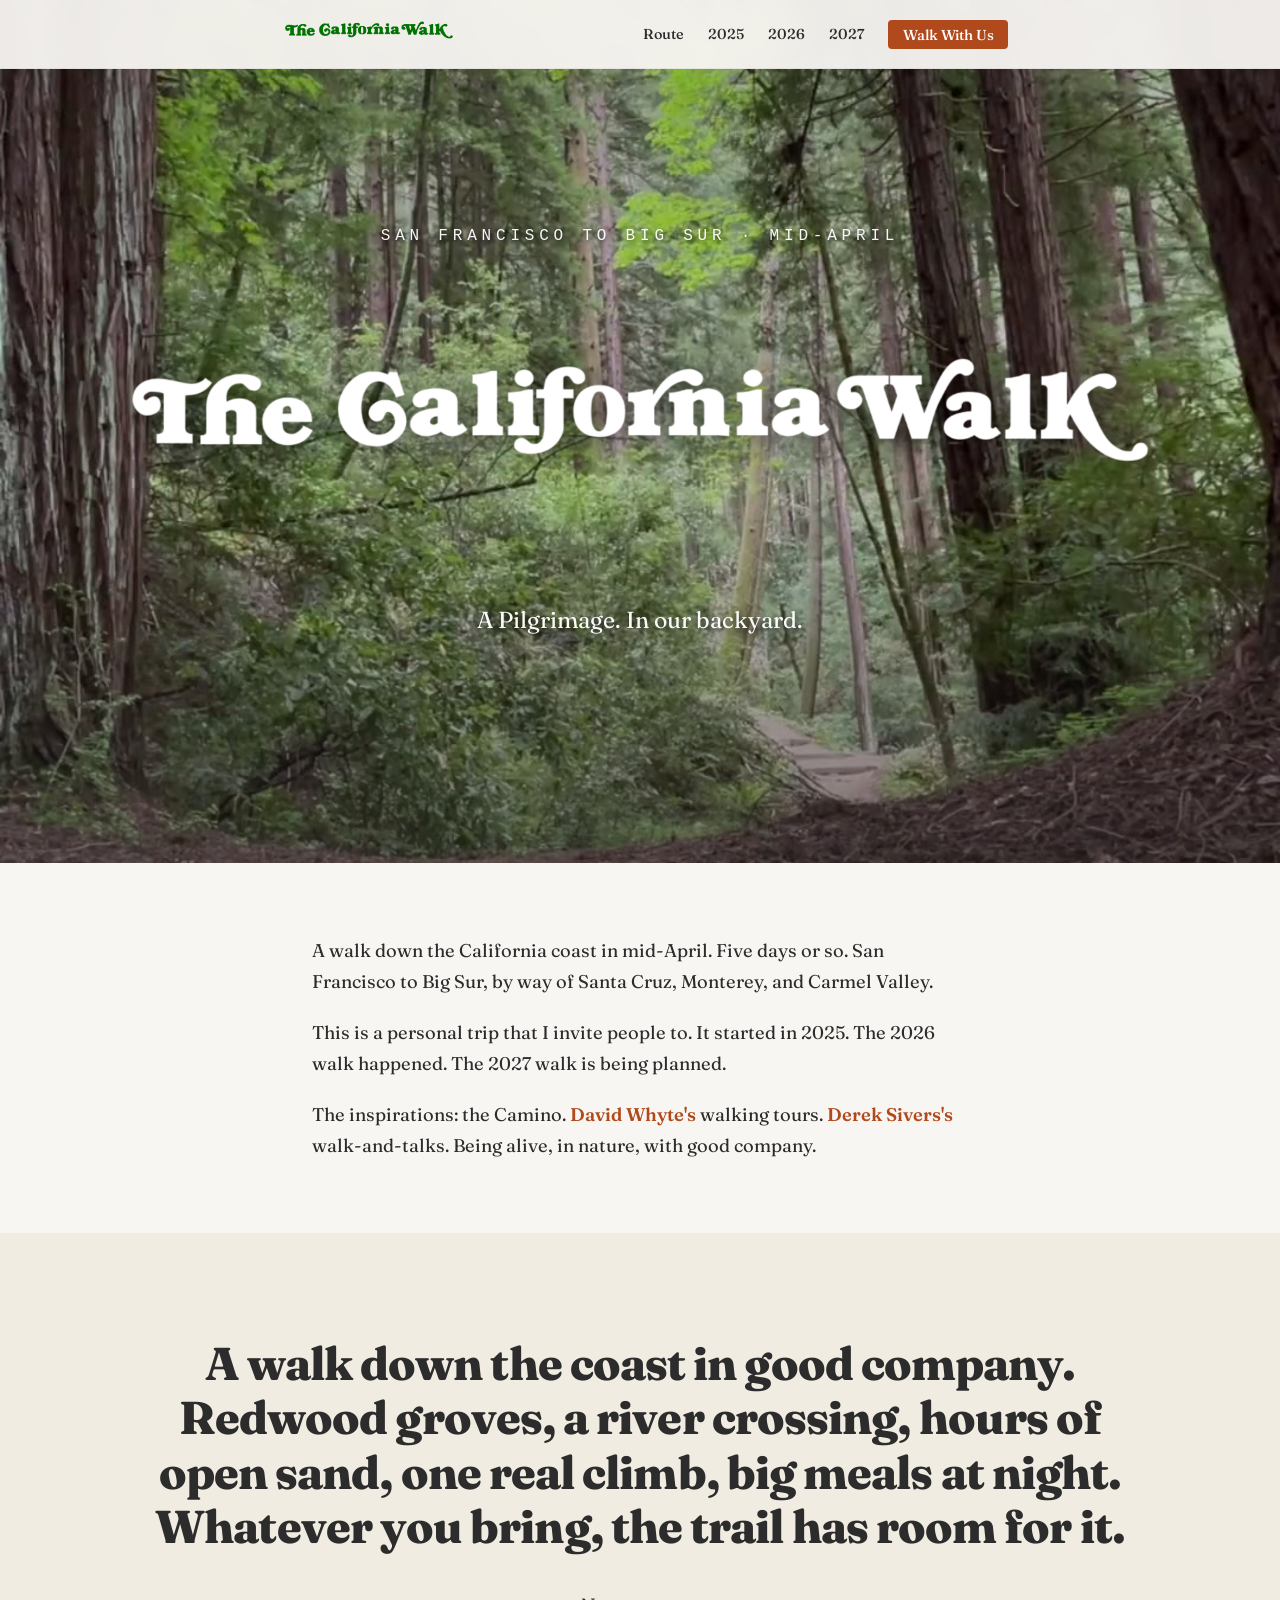
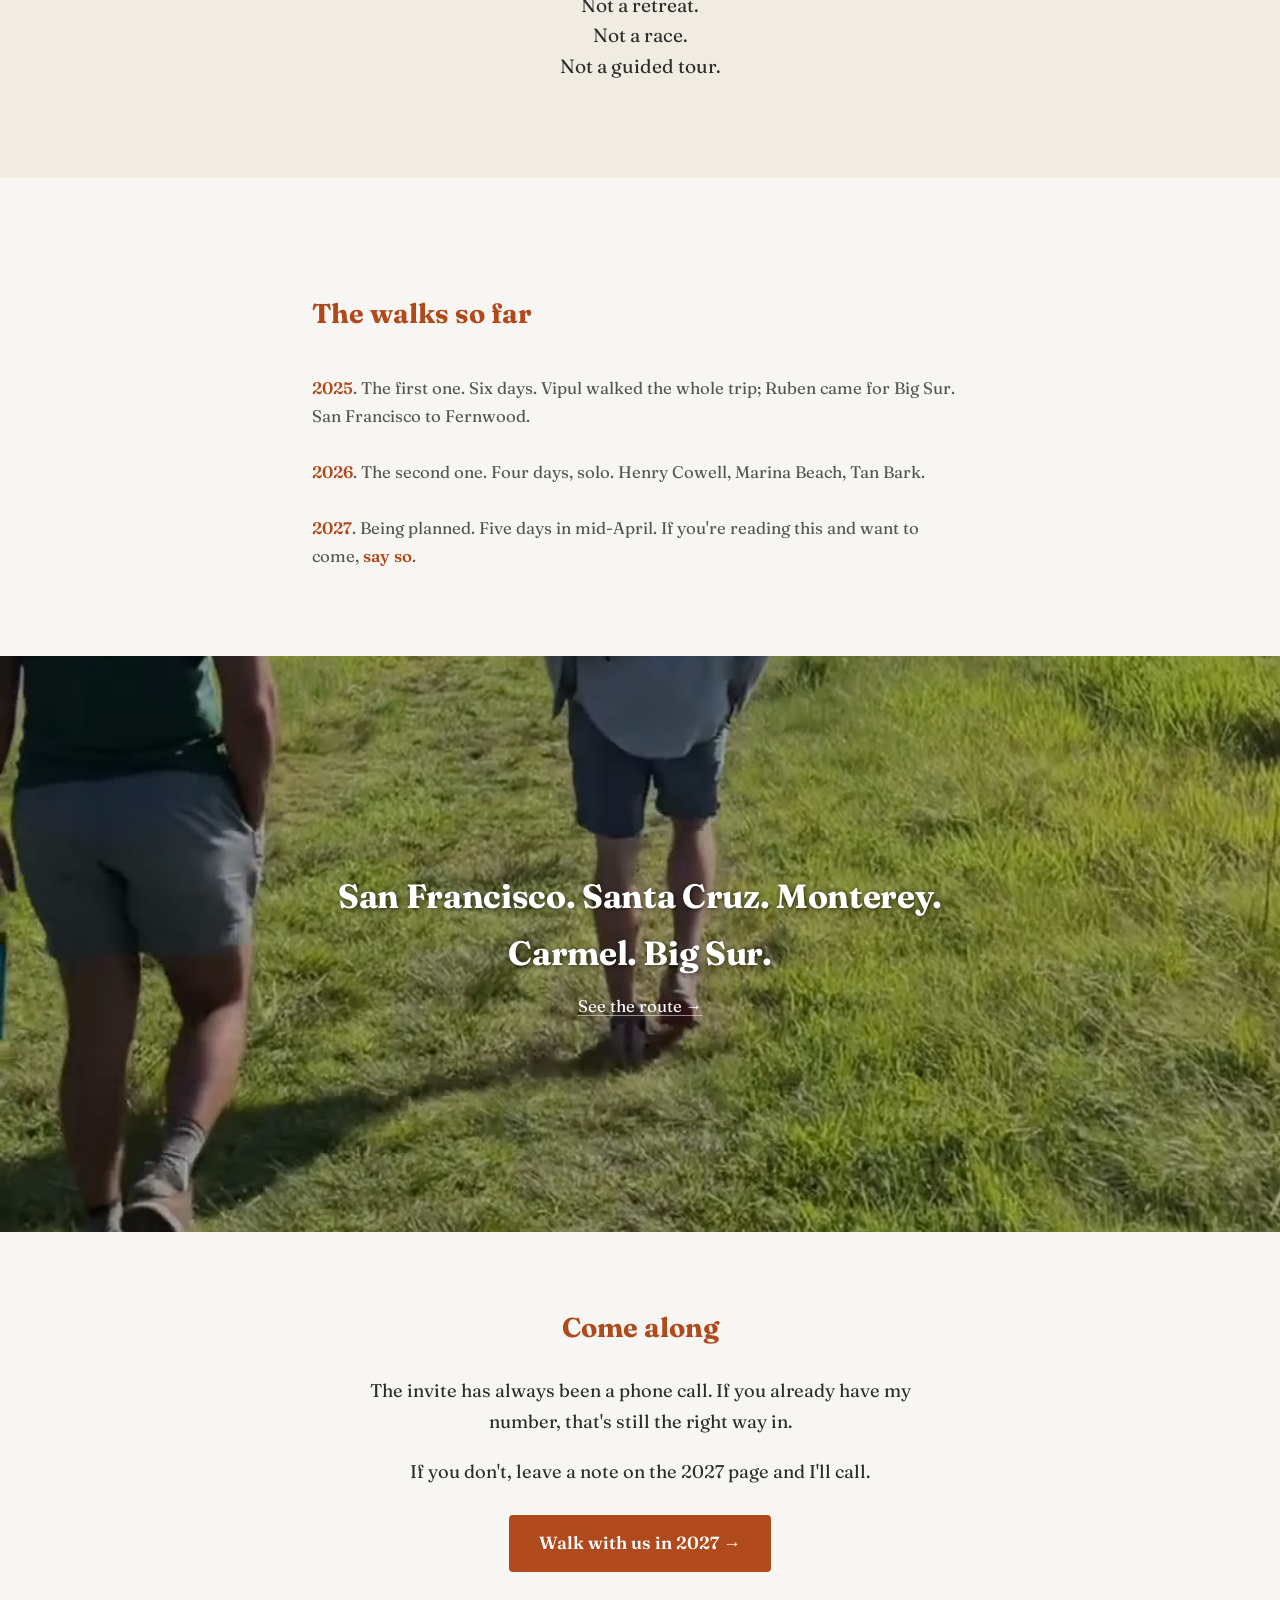
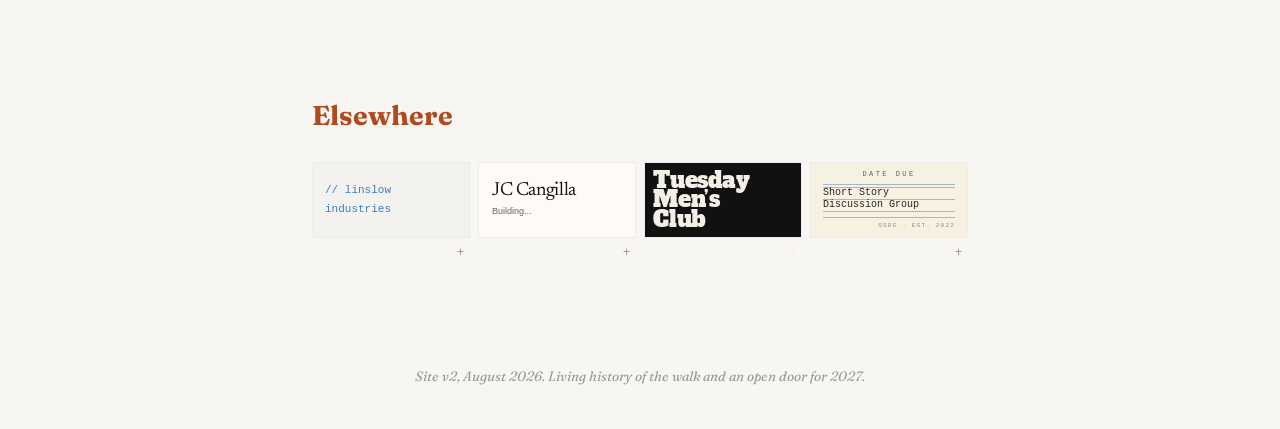
==== commit ce0ff565: "Design fixes F25-F27: statement weights, rust prose links, favicon F25: the affirmative sentence tak" ====
--- a/index.html
+++ b/index.html
@@ -11,6 +11,8 @@
     <meta property="og:url" content="https://thecaliforniawalk.com">
     <meta property="og:image" content="https://thecaliforniawalk.com/hero-image.jpg">
     <link rel="canonical" href="https://thecaliforniawalk.com">
+    <link rel="icon" href="/favicon.png">
+    <link rel="apple-touch-icon" href="/apple-touch-icon.png">
     <link rel="stylesheet" href="/style.css">
     <!-- Google tag (gtag.js) -->
     <script async src="https://www.googletagmanager.com/gtag/js?id=G-KZSX5BPCNR"></script>
@@ -67,8 +69,8 @@
         </div>
 
         <div class="statement band-tint">
-            <p class="lines">Not a retreat.<br>Not a race.<br>Not a guided tour.</p>
-            <p class="after">A walk down the coast in good company. Redwood groves, a river crossing, hours of open sand, one real climb, big meals at night. Whatever you bring, the trail has room for it.</p>
+            <p class="lines">A walk down the coast in good company. Redwood groves, a river crossing, hours of open sand, one real climb, big meals at night. Whatever you bring, the trail has room for it.</p>
+            <p class="after">Not a retreat.<br>Not a race.<br>Not a guided tour.</p>
         </div>
 
         <div class="band">
--- a/style.css
+++ b/style.css
@@ -212,6 +212,15 @@
     font-weight: 600;
 }
 .walk-list a:hover { text-decoration: underline; }
+
+/* Inline prose links on the home page: same rust treatment as the walk list.
+   Scoped to .intro so nav, buttons, and the Elsewhere tiles are untouched. */
+.intro a {
+    color: var(--accent);
+    text-decoration: none;
+    font-weight: 600;
+}
+.intro a:hover { color: var(--accent-deep); text-decoration: underline; }
 .walk-list .year-meta { color: #555; font-weight: 400; }
 
 .what p {
@@ -585,16 +594,21 @@
 /* The anti-promise, said at poster scale */
 .statement { padding: 6.5rem 0 6rem; text-align: center; }
 .statement .lines {
-    font-size: clamp(2.1rem, 6vw, 4.4rem);
+    max-width: 1040px;
+    margin: 0 auto;
+    padding: 0 2rem;
+    font-size: clamp(1.7rem, 3.6vw, 2.9rem);
     font-weight: 800;
-    line-height: 1.12;
+    line-height: 1.18;
     letter-spacing: -0.02em;
+    text-wrap: balance;
 }
 .statement .after {
     max-width: 640px;
     margin: 2.2rem auto 0;
     padding: 0 2rem;
     font-size: 1.2rem;
+    line-height: 1.6;
 }
 
 /* How we walk: the five understandings */
--- a/network-tiles/network-tiles.css
+++ b/network-tiles/network-tiles.css
@@ -3,6 +3,10 @@
 /* The two faces that need a webfont (JC Cangilla in Newsreader, TMC in Alfa Slab One)
    load it here, so a site that does not carry the font itself still renders the tile right (JC 9/13, seen on mymorningquestions.com). */
 @import url('https://fonts.googleapis.com/css2?family=Newsreader:ital,wght@0,400;1,400&family=Alfa+Slab+One&display=swap');
+
+/* A tile that is a button (t1559) must behave like the anchor it replaced: inherit the page font and start alignment.
+   Low specificity on purpose, so every per-tile font rule below still wins (9/24: font: inherit was overriding Linslow, SSDG and MMQ). */
+button.network-tile { font: inherit; text-align: start; }
 
 .network-tiles {
   --network-tile-accent: var(--accent, #3d7dbe);
@@ -80,7 +84,7 @@
 .network-tile.tile-ssdg { flex-direction: column; align-items: stretch; justify-content: flex-start; padding: 6px 12px; background: #f7f1e2; font-family: ui-monospace, Menlo, monospace; color: #262626; text-align: left; }
 .network-tile .ssdg-head { text-align: center; font-size: 7px; letter-spacing: .35em; color: rgba(38, 38, 38, .7); }
 .network-tile .ssdg-dbl { display: block; flex: none; box-sizing: content-box; width: 100%; height: 2px; margin-top: 3px; border-top: 1px solid #9db8d2; border-bottom: 1px solid #9db8d2; }
-.network-tile .ssdg-line { display: flex; flex: 1; width: 100%; align-items: flex-end; border-bottom: 1px solid #9db8d2; padding-bottom: 1px; font-size: 10px; line-height: 1; }
+.network-tile .ssdg-line { display: flex; flex: 1; width: 100%; align-items: flex-end; border-bottom: 1px solid #9db8d2; padding-bottom: 1px; font-size: 10px; line-height: 1; white-space: nowrap; }
 .network-tile .ssdg-id { padding-top: 3px; text-align: right; font-size: 6px; letter-spacing: .2em; color: rgba(38, 38, 38, .5); }
 
 .network-tile.tile-at { padding: 9px 11px; background: #fff; }
@@ -136,7 +140,7 @@
 .network-tile-card > .network-tile,
 .network-tile-card > .network-tile-back { grid-area: 1 / 1; }
 .network-tile-card > .network-tile {
-  width: 100%; margin: 0; cursor: pointer; font: inherit;
+  width: 100%; margin: 0; cursor: pointer;
   transition: opacity .22s ease, transform .22s ease;
 }
 .network-tile-card::after {
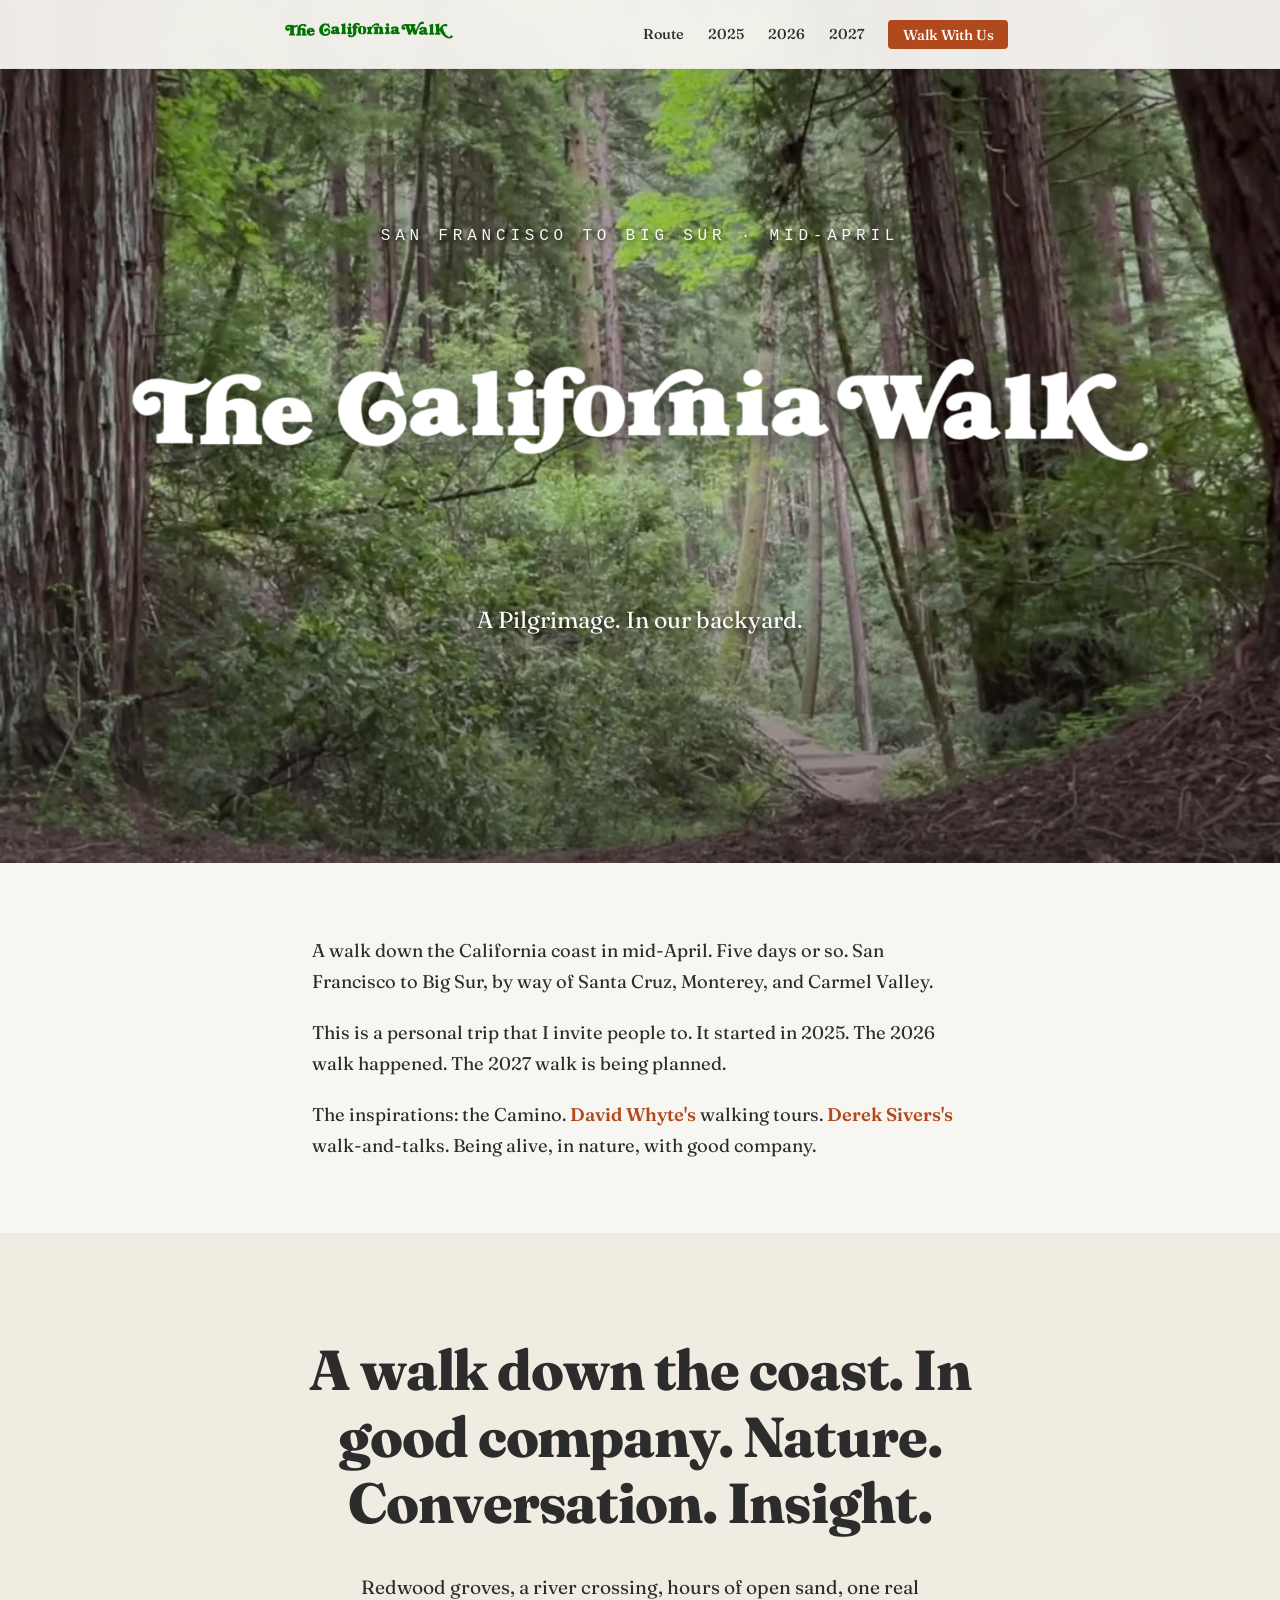
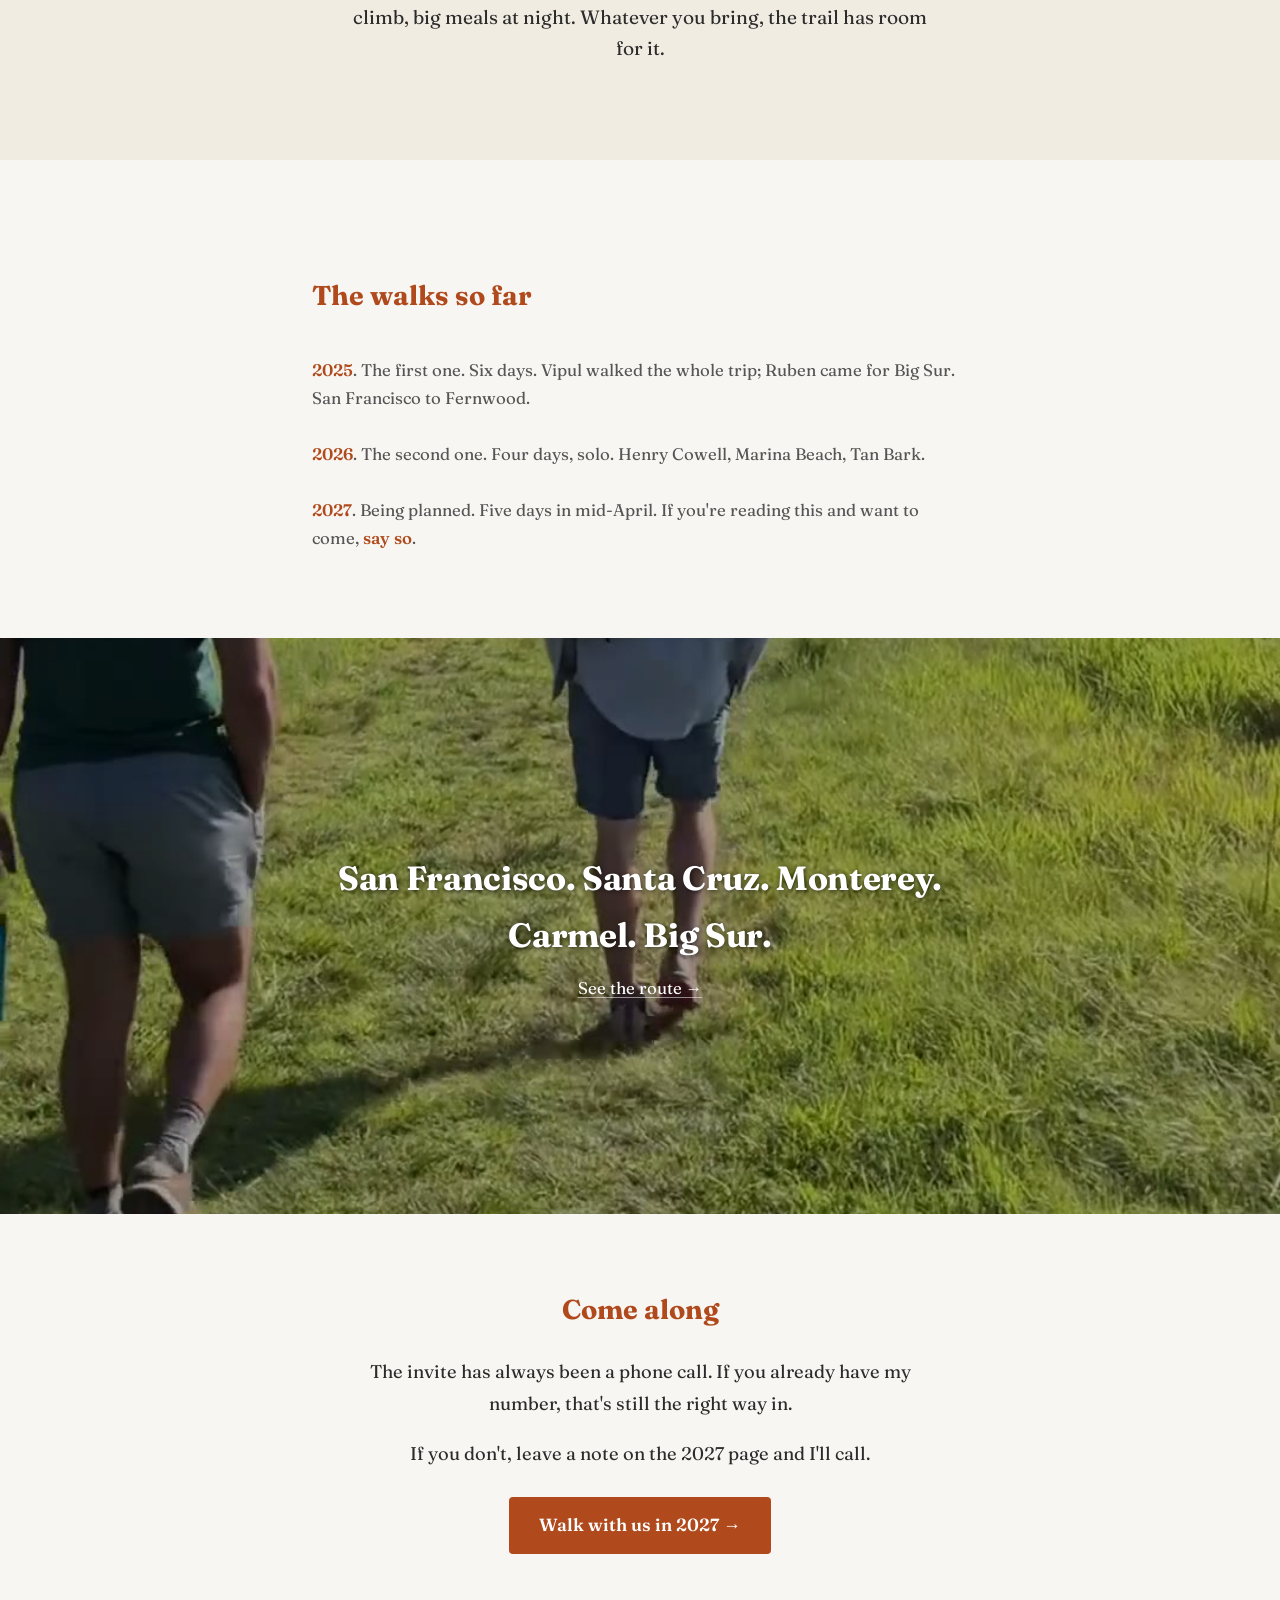
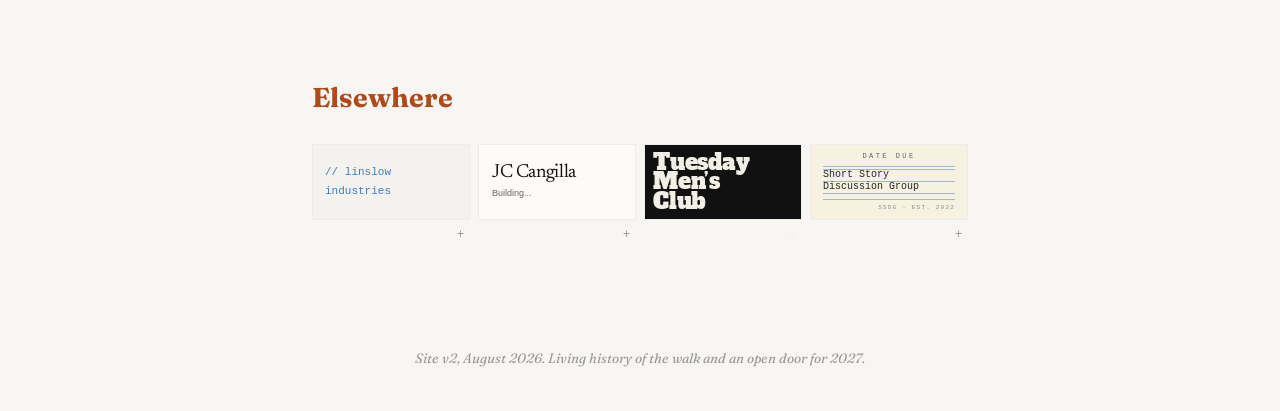
==== commit f0f05515: "Statement: JC's sentence leads, the specifics follow, the three nots are gone" ====
--- a/index.html
+++ b/index.html
@@ -69,8 +69,8 @@
         </div>
 
         <div class="statement band-tint">
-            <p class="lines">A walk down the coast in good company. Redwood groves, a river crossing, hours of open sand, one real climb, big meals at night. Whatever you bring, the trail has room for it.</p>
-            <p class="after">Not a retreat.<br>Not a race.<br>Not a guided tour.</p>
+            <p class="lines">A walk down the coast. In good company. Nature. Conversation. Insight.</p>
+            <p class="after">Redwood groves, a river crossing, hours of open sand, one real climb, big meals at night. Whatever you bring, the trail has room for it.</p>
         </div>
 
         <div class="band">
--- a/style.css
+++ b/style.css
@@ -597,7 +597,7 @@
     max-width: 1040px;
     margin: 0 auto;
     padding: 0 2rem;
-    font-size: clamp(1.7rem, 3.6vw, 2.9rem);
+    font-size: clamp(2.1rem, 4.4vw, 3.8rem);
     font-weight: 800;
     line-height: 1.18;
     letter-spacing: -0.02em;
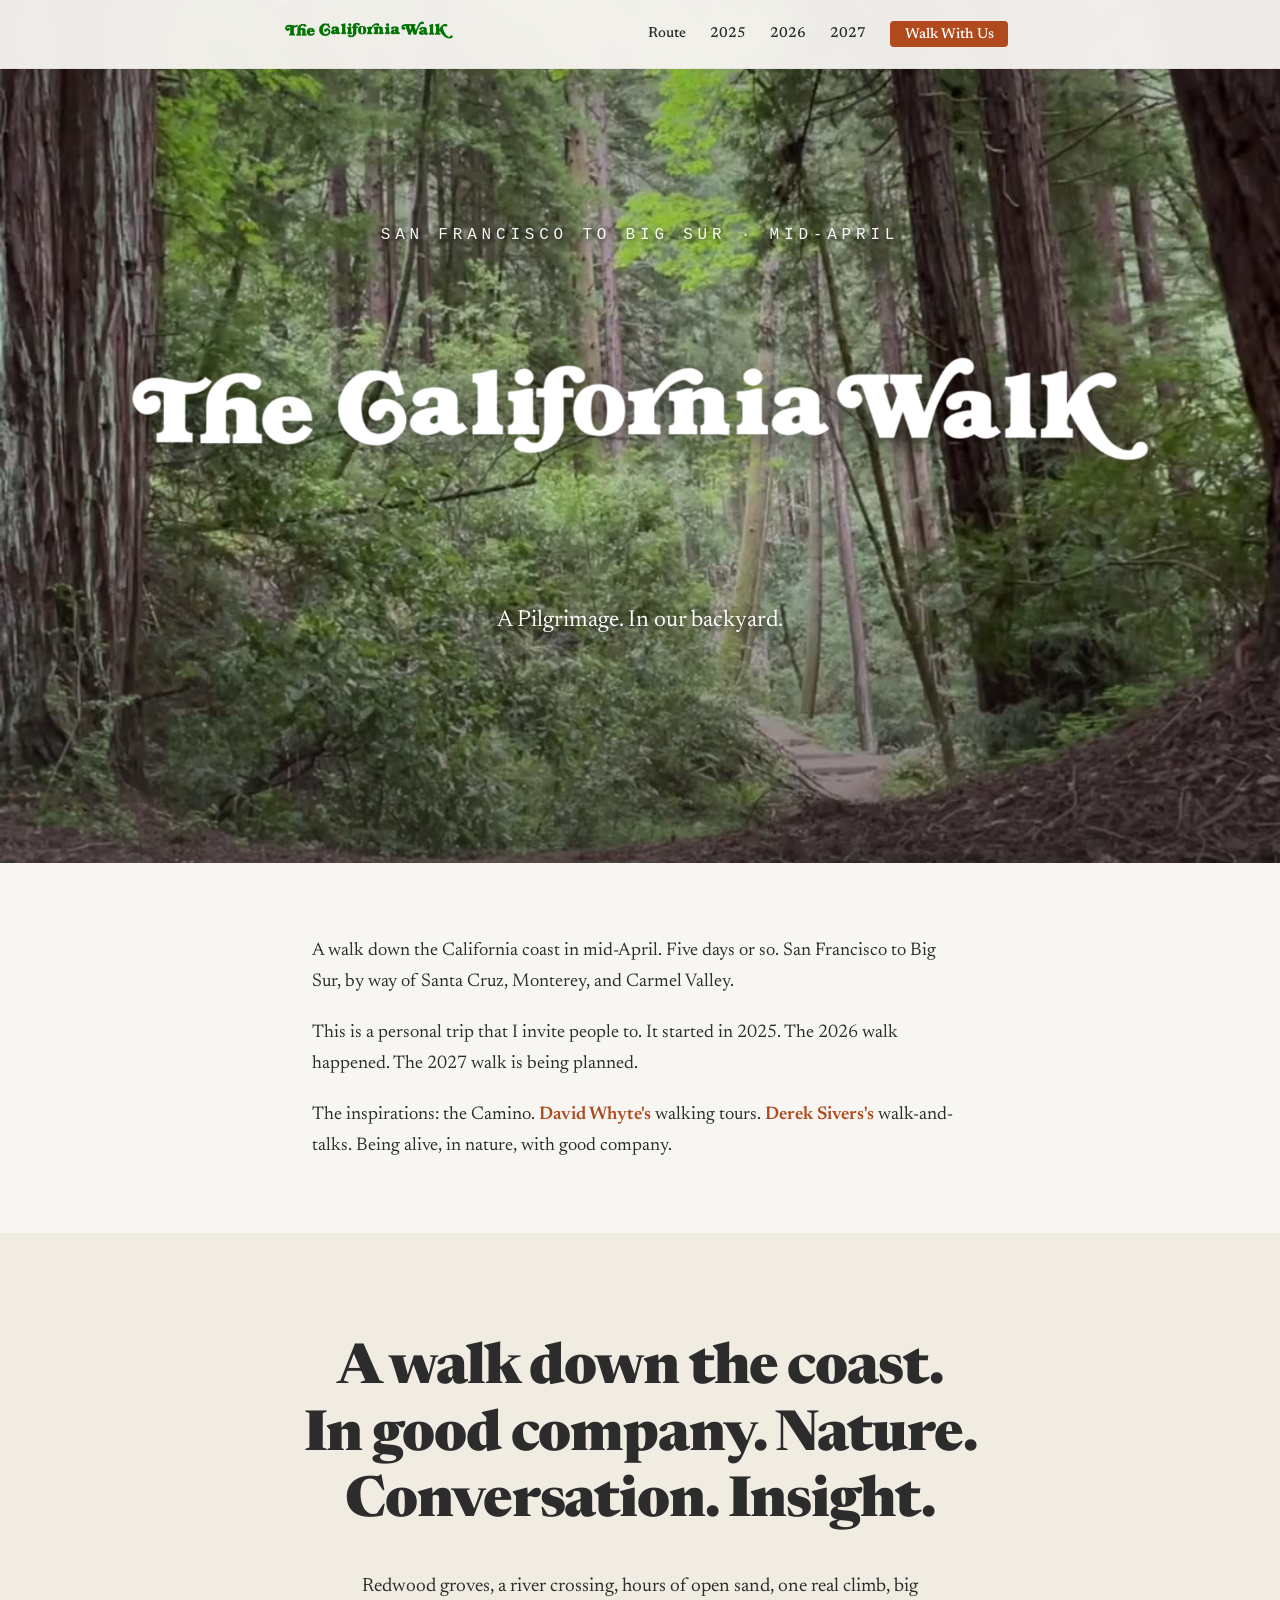
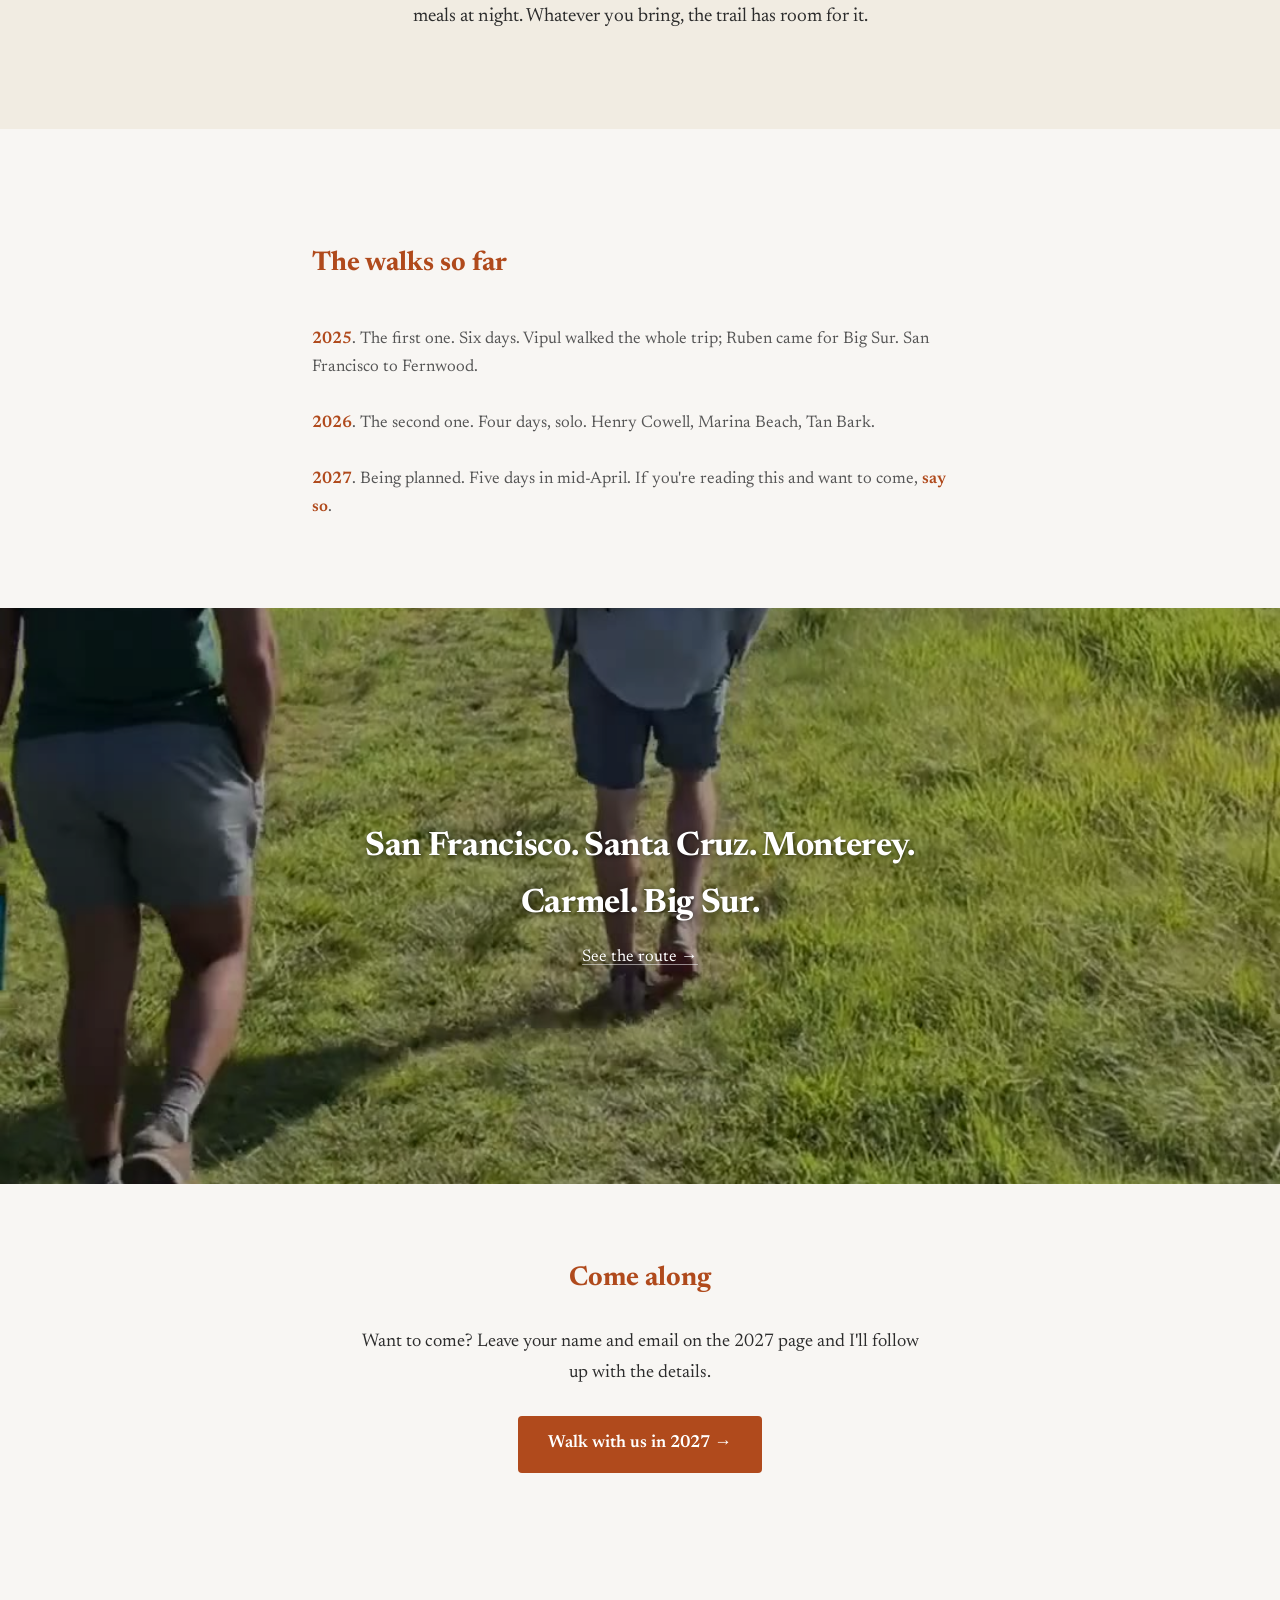
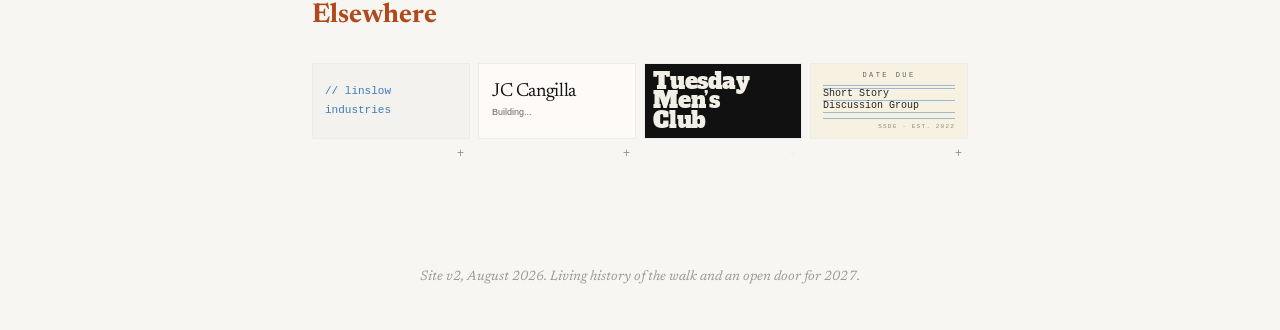
==== commit 650a495f: "Newsreader replaces Fraunces sitewide; plain form copy (JC 10/13: 'I don't like this font'; phone-ca" ====
--- a/index.html
+++ b/index.html
@@ -103,8 +103,7 @@
 
         <div class="band door">
             <h2 class="section-title">Come along</h2>
-            <p>The invite has always been a phone call. If you already have my number, that's still the right way in.</p>
-            <p>If you don't, leave a note on the 2027 page and I'll call.</p>
+            <p>Want to come? Leave your name and email on the 2027 page and I'll follow up with the details.</p>
             <a href="/2027/" class="cta-button-text">Walk with us in 2027 &rarr;</a>
         </div>
     </main>
--- a/style.css
+++ b/style.css
@@ -1,6 +1,7 @@
-@import url('https://fonts.googleapis.com/css2?family=Alfa+Slab+One&family=Fraunces:ital,opsz,wght@0,9..144,300..900;1,9..144,300..900&family=Newsreader:wght@400&display=swap');
+@import url('https://fonts.googleapis.com/css2?family=Alfa+Slab+One&family=Newsreader:ital,opsz,wght@0,6..72,400..800;1,6..72,400..800&display=swap');
 /* The California Walk -- shared styles
-   v2 craft pass (Aug 2026, t493): Fraunces replaces system sans sitewide,
+   v2 craft pass (Aug 2026, t493): a serif replaces system sans sitewide (Fraunces;
+   Newsreader from Oct 13 2026, JC: 'I don't like this font'),
    accent warmed from saddle brown to burnt sienna, homepage goes full-bleed
    with the motion clips. Ruled source: site-v2-brief.md. */
 * { margin: 0; padding: 0; box-sizing: border-box; }
@@ -15,7 +16,7 @@
 }
 
 body {
-    font-family: 'Fraunces', Georgia, 'Times New Roman', serif;
+    font-family: 'Newsreader', Georgia, 'Times New Roman', serif;
     font-optical-sizing: auto;
     line-height: 1.7;
     color: var(--ink);
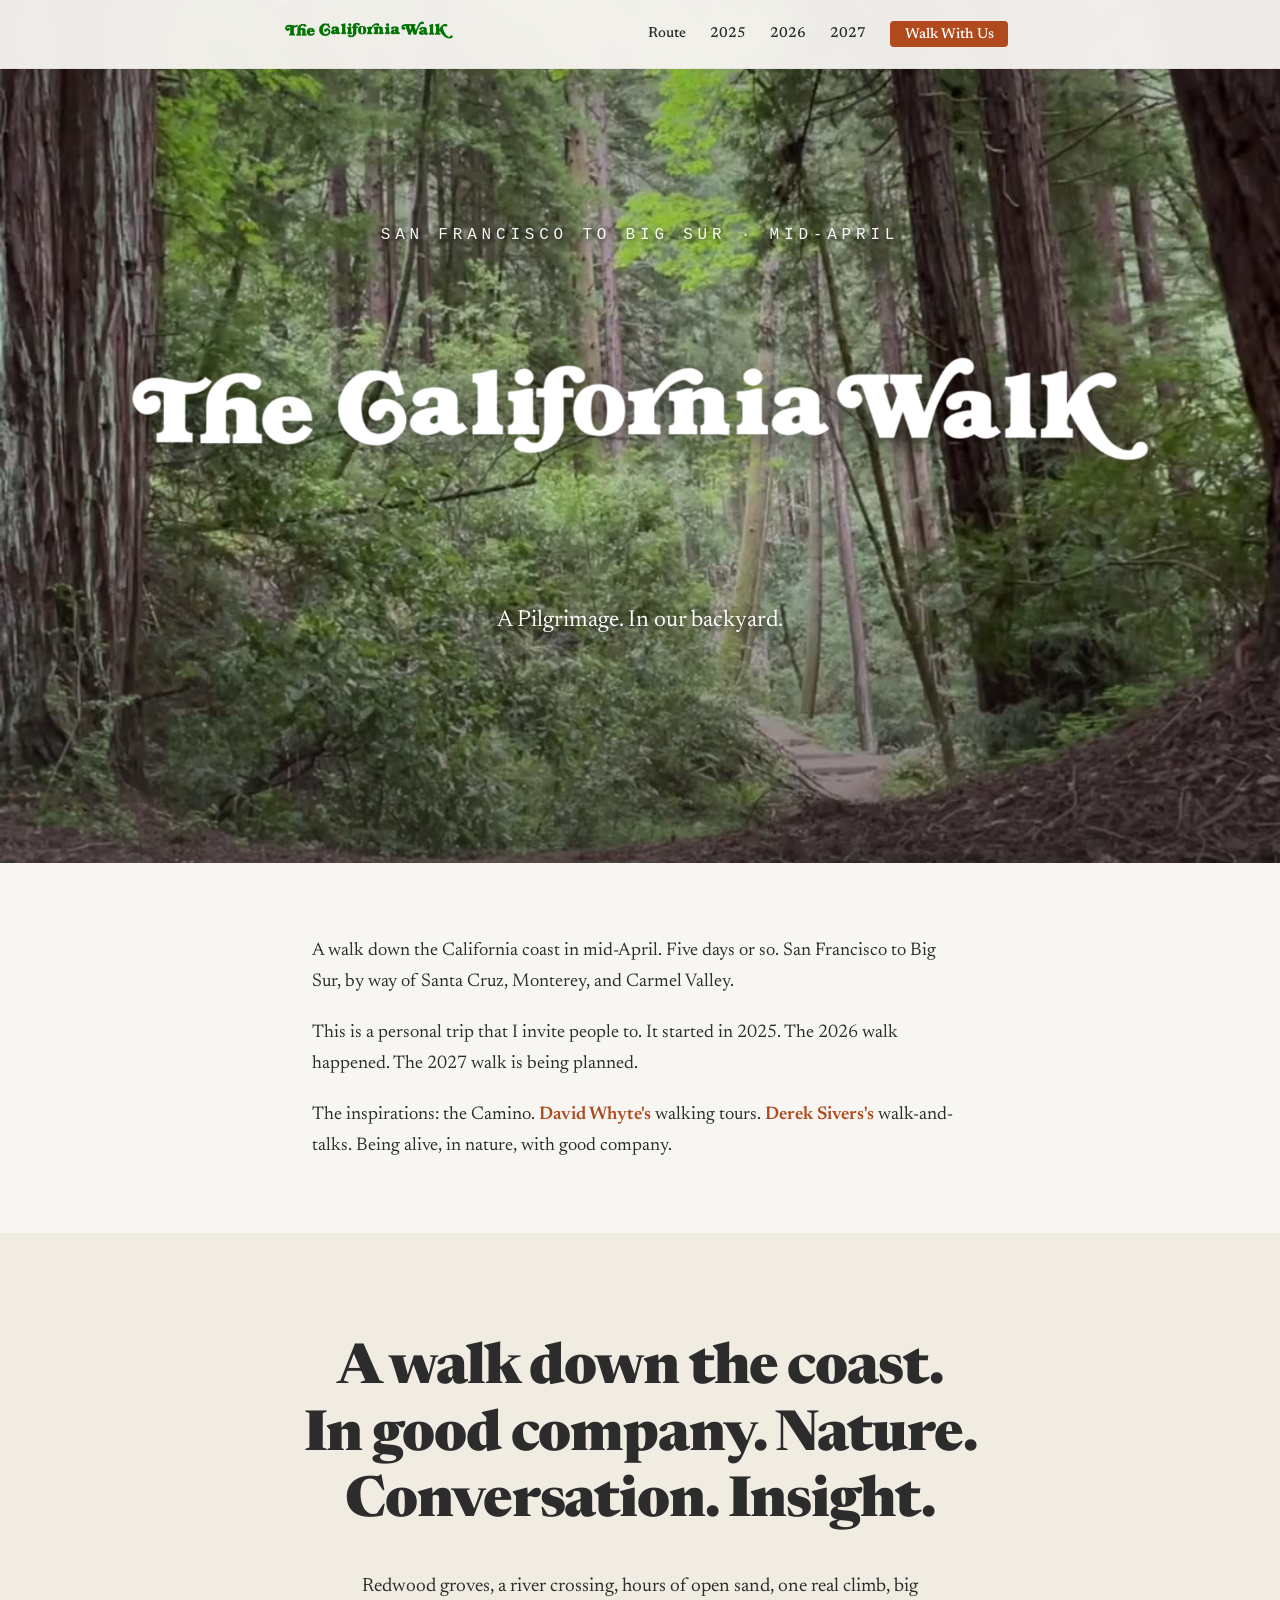
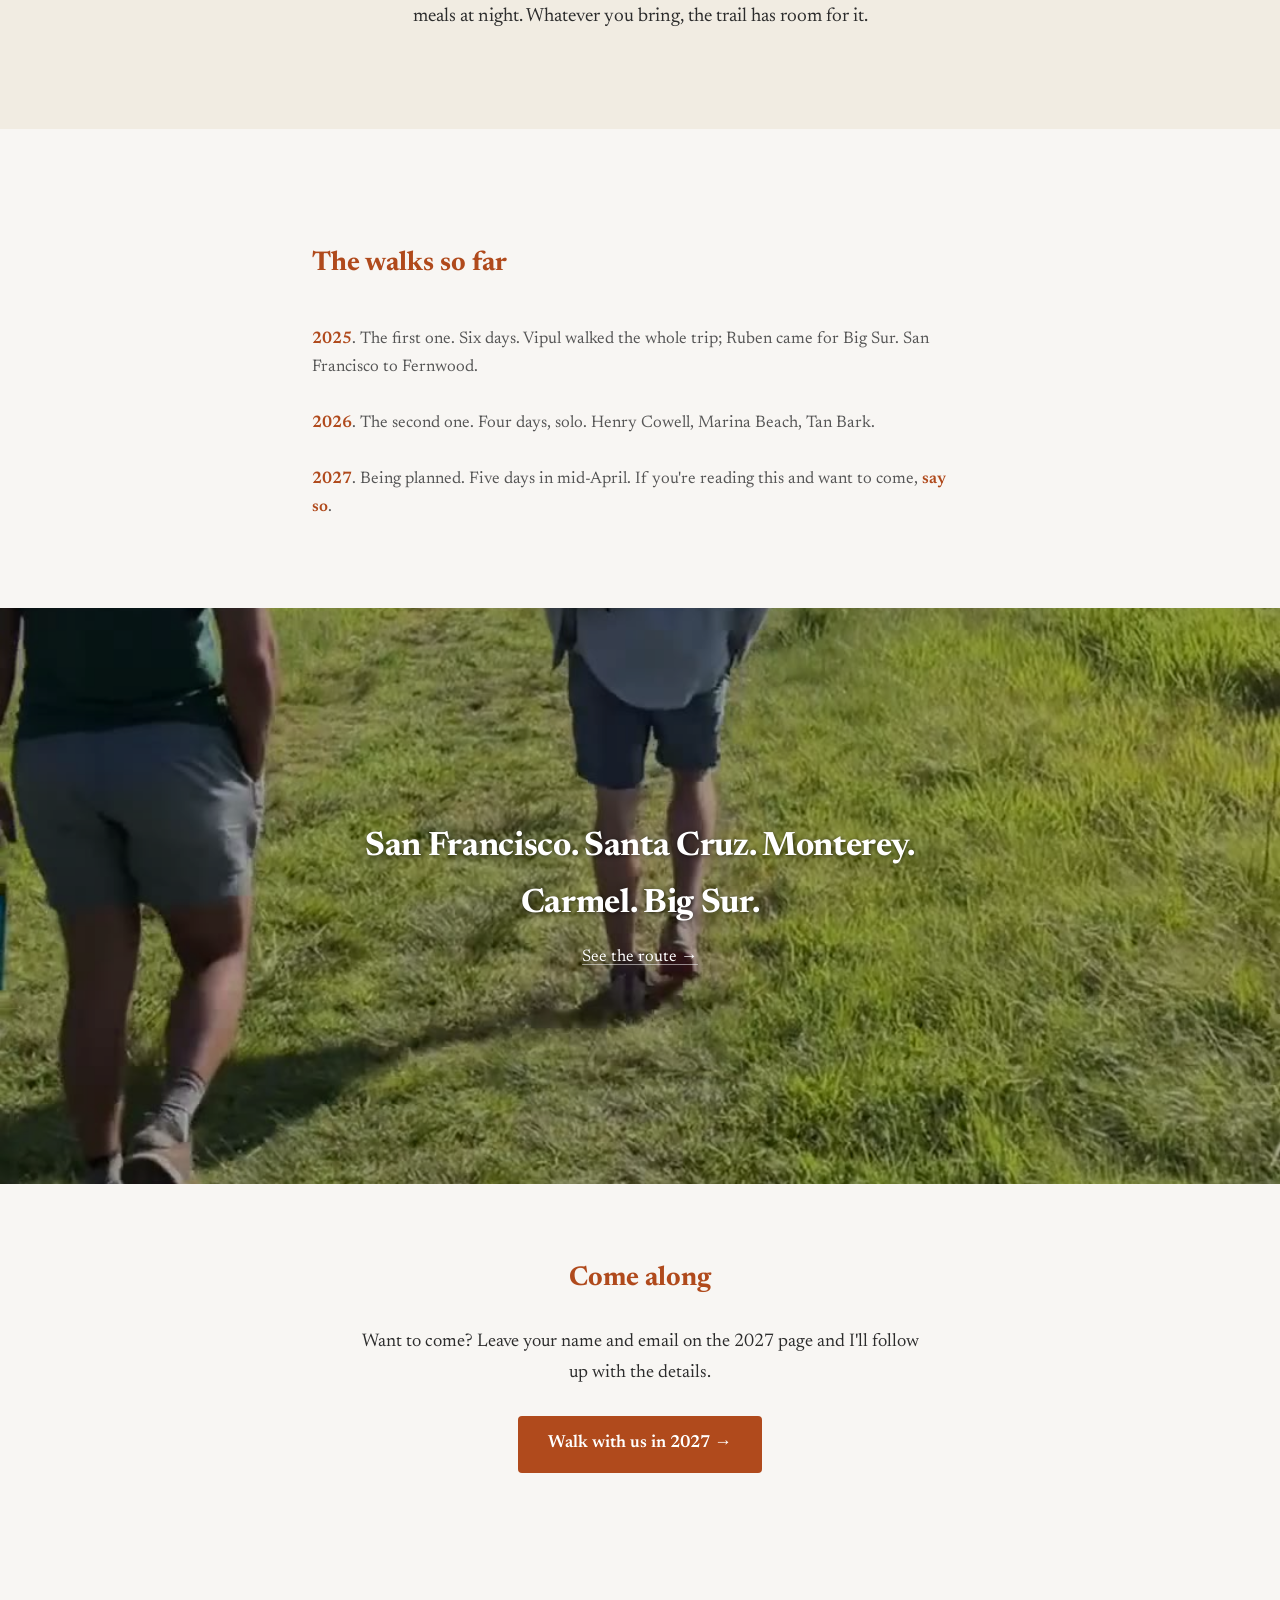
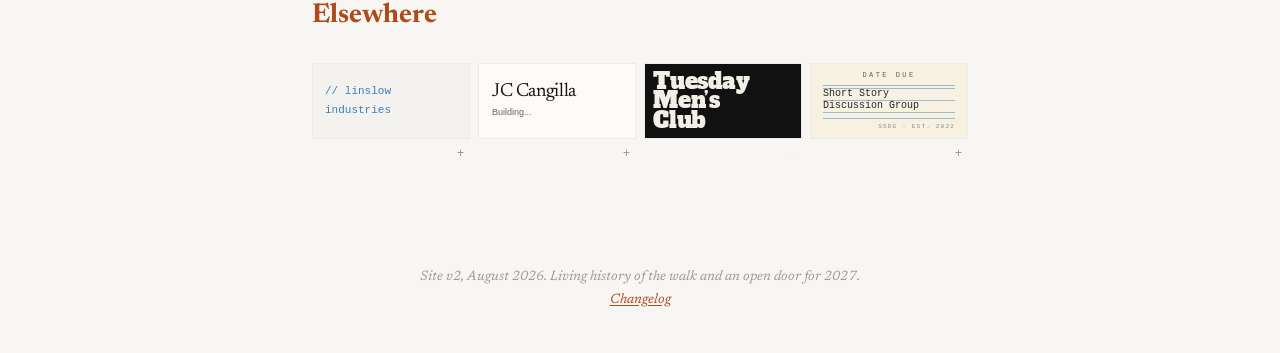
==== commit c8fd1c44: "design: pen focus ring; the walk's first changelog, naming Newsreader [t1803] A 2px pen :focus-visib" ====
--- a/index.html
+++ b/index.html
@@ -120,6 +120,7 @@
 
     <footer>
         <p class="footer-note">Site v2, August 2026. Living history of the walk and an open door for 2027.</p>
+        <p class="footer-note"><a href="/changelog/">Changelog</a></p>
     </footer>
 
     <script>
--- a/style.css
+++ b/style.css
@@ -13,7 +13,11 @@
     --accent-deep: #8a3a15;
     --redwood: #3e5c40;
     --gold: #d9a441;
-}
+    --pen: #2f6fb0;           /* the family blue: the focus ring (t1803) */
+}
+
+/* Keyboard focus: 2px solid pen, 2px offset, everywhere. Links stay sienna. */
+:focus-visible { outline: 2px solid var(--pen); outline-offset: 2px; }
 
 body {
     font-family: 'Newsreader', Georgia, 'Times New Roman', serif;
@@ -402,7 +406,6 @@
 }
 .invite-form input:focus,
 .invite-form textarea:focus {
-    outline: none;
     border-color: var(--accent);
     background: white;
 }
@@ -455,6 +458,7 @@
     color: #999;
     font-style: italic;
 }
+.footer-note a { color: var(--accent); text-underline-offset: 2px; }
 
 /* Elsewhere: tiles as a light page section (matches jccangilla.com treatment) */
 .elsewhere {
--- a/network-tiles/network-tiles.css
+++ b/network-tiles/network-tiles.css
@@ -8,8 +8,11 @@
    Low specificity on purpose, so every per-tile font rule below still wins (9/24: font: inherit was overriding Linslow, SSDG and MMQ). */
 button.network-tile { font: inherit; text-align: start; }
 
+/* Hover and focus are pen, the family blue (2026-10-15, t1798). The strip reads the host's --pen,
+   never its --accent: Linslow's --accent was a near-white grey and the walk's is sienna. A host on a
+   dark ground sets --pen to the night value, #8db8e8. */
 .network-tiles {
-  --network-tile-accent: var(--accent, #3d7dbe);
+  --network-tile-accent: var(--pen, #2f6fb0);
   display: grid;
   grid-template-columns: repeat(4, minmax(0, 1fr));
   gap: 8px;
@@ -134,8 +137,9 @@
 /* The open treatment (t1559). network-tiles.js swaps each linked tile for a card:
    the face (a button) and its back (the explanation and the link through).
    Both sit in one cell, so the card keeps the tile's size in every box.
-   The back uses one fixed ink, not the host's --accent: Linslow's theme defines
-   --accent as a near-white grey, which made the link vanish there (9/22). */
+   The back is always paper, so its border and link use pen's paper value whatever the host sets
+   (5.0:1 on #fdfaf7; the host's --accent made the link vanish on Linslow, 9/22). The card pins
+   --pen as well, so a host focus ring drawn inside it stays the paper value (t1798). */
 .network-tile-card { position: relative; display: grid; min-width: 0; }
 .network-tile-card > .network-tile,
 .network-tile-card > .network-tile-back { grid-area: 1 / 1; }
@@ -152,14 +156,15 @@
 .network-tile-back {
   box-sizing: border-box; display: flex; flex-direction: column; justify-content: space-between; gap: 4px;
   min-width: 0; overflow: hidden; padding: 8px 11px 7px;
-  border: 1px solid #3d7dbe; background: #fdfaf7; color: #1a1a1a; text-align: left;
+  --pen: #2f6fb0;
+  border: 1px solid #2f6fb0; background: #fdfaf7; color: #1a1a1a; text-align: left;
   opacity: 0; visibility: hidden; transform: translateY(8px);
   transition: opacity .22s ease, transform .22s ease, visibility 0s linear .22s;
 }
 .network-tile-about { margin: 0; font-family: 'Newsreader', Georgia, serif; font-size: 12px; line-height: 1.25; }
 .network-tile-go {
   align-self: flex-start; font-family: -apple-system, BlinkMacSystemFont, 'Segoe UI', Roboto, sans-serif;
-  font-size: 10.5px; color: #3d7dbe; text-decoration: none; white-space: nowrap;
+  font-size: 10.5px; color: #2f6fb0; text-decoration: none; white-space: nowrap;
 }
 .network-tile-go:hover, .network-tile-go:focus-visible { text-decoration: underline; }
 .network-tile-card.is-open > .network-tile { opacity: 0; transform: translateY(-8px); pointer-events: none; }
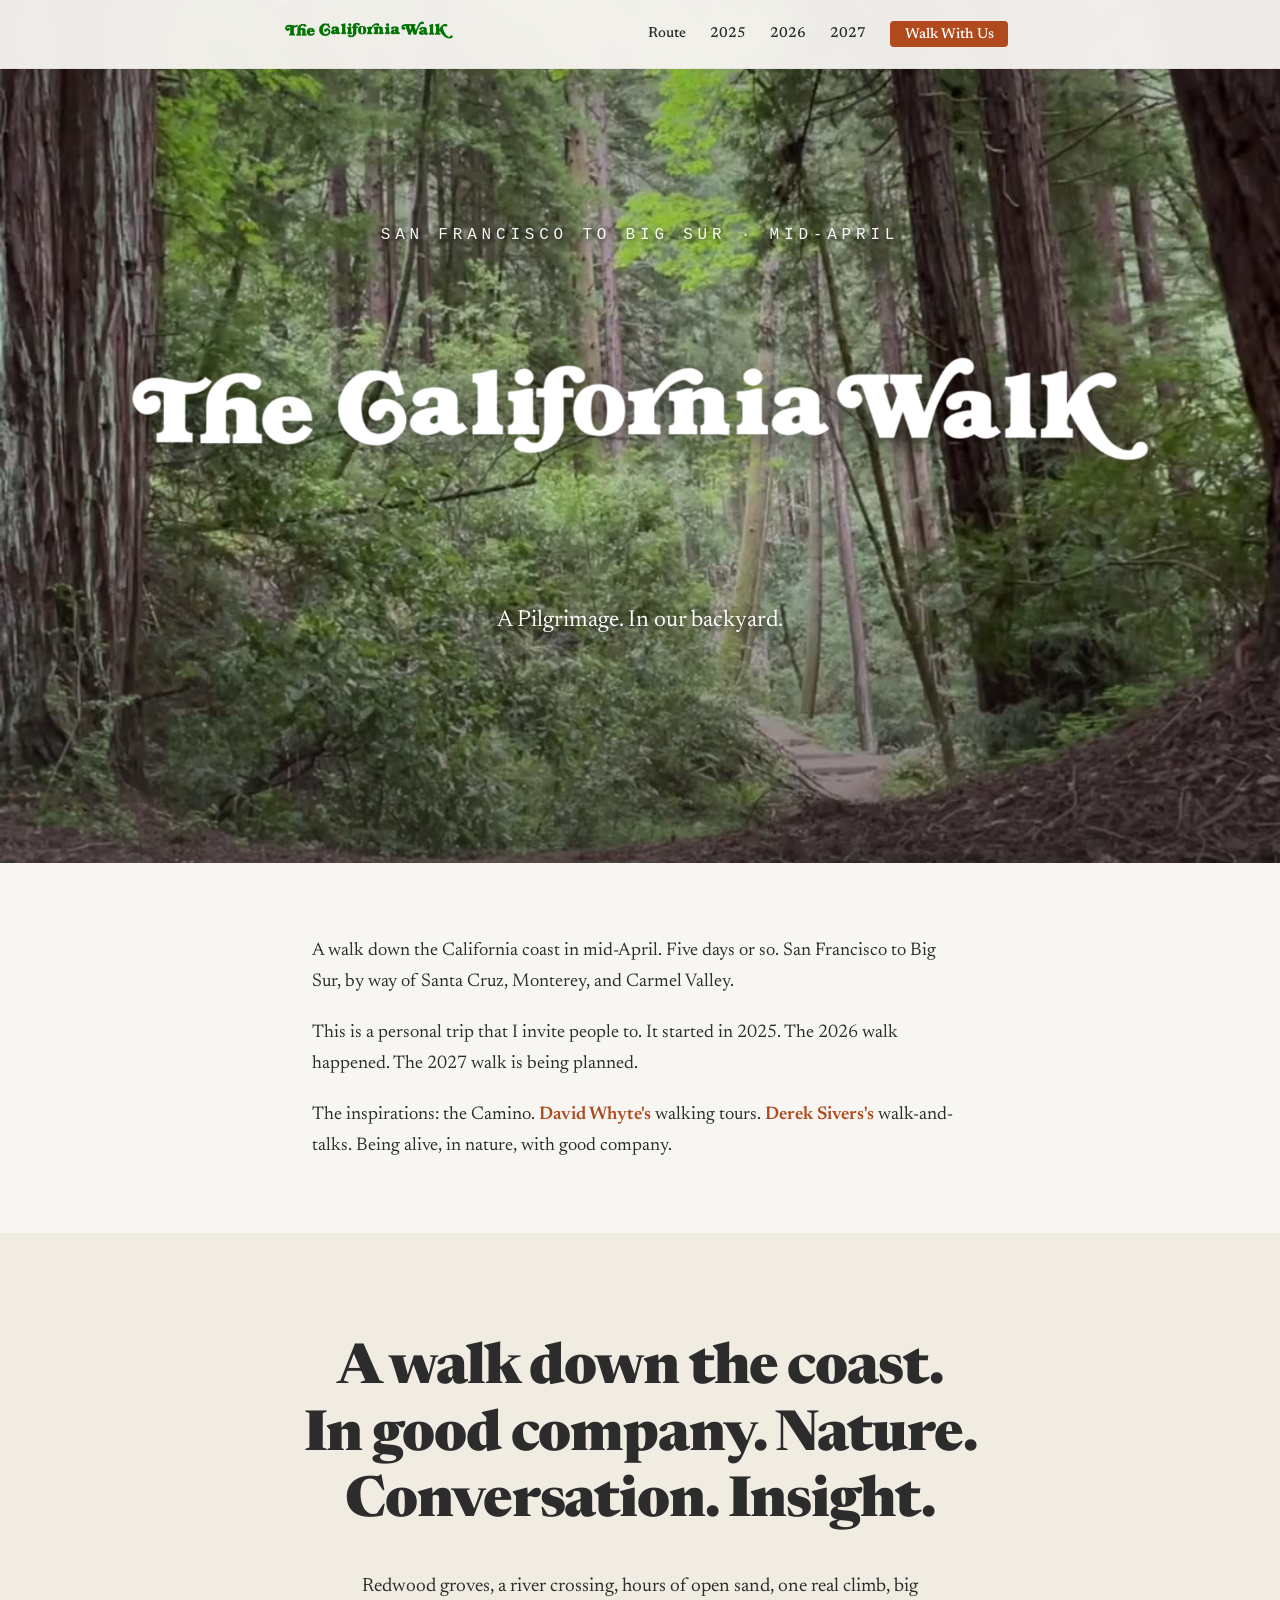
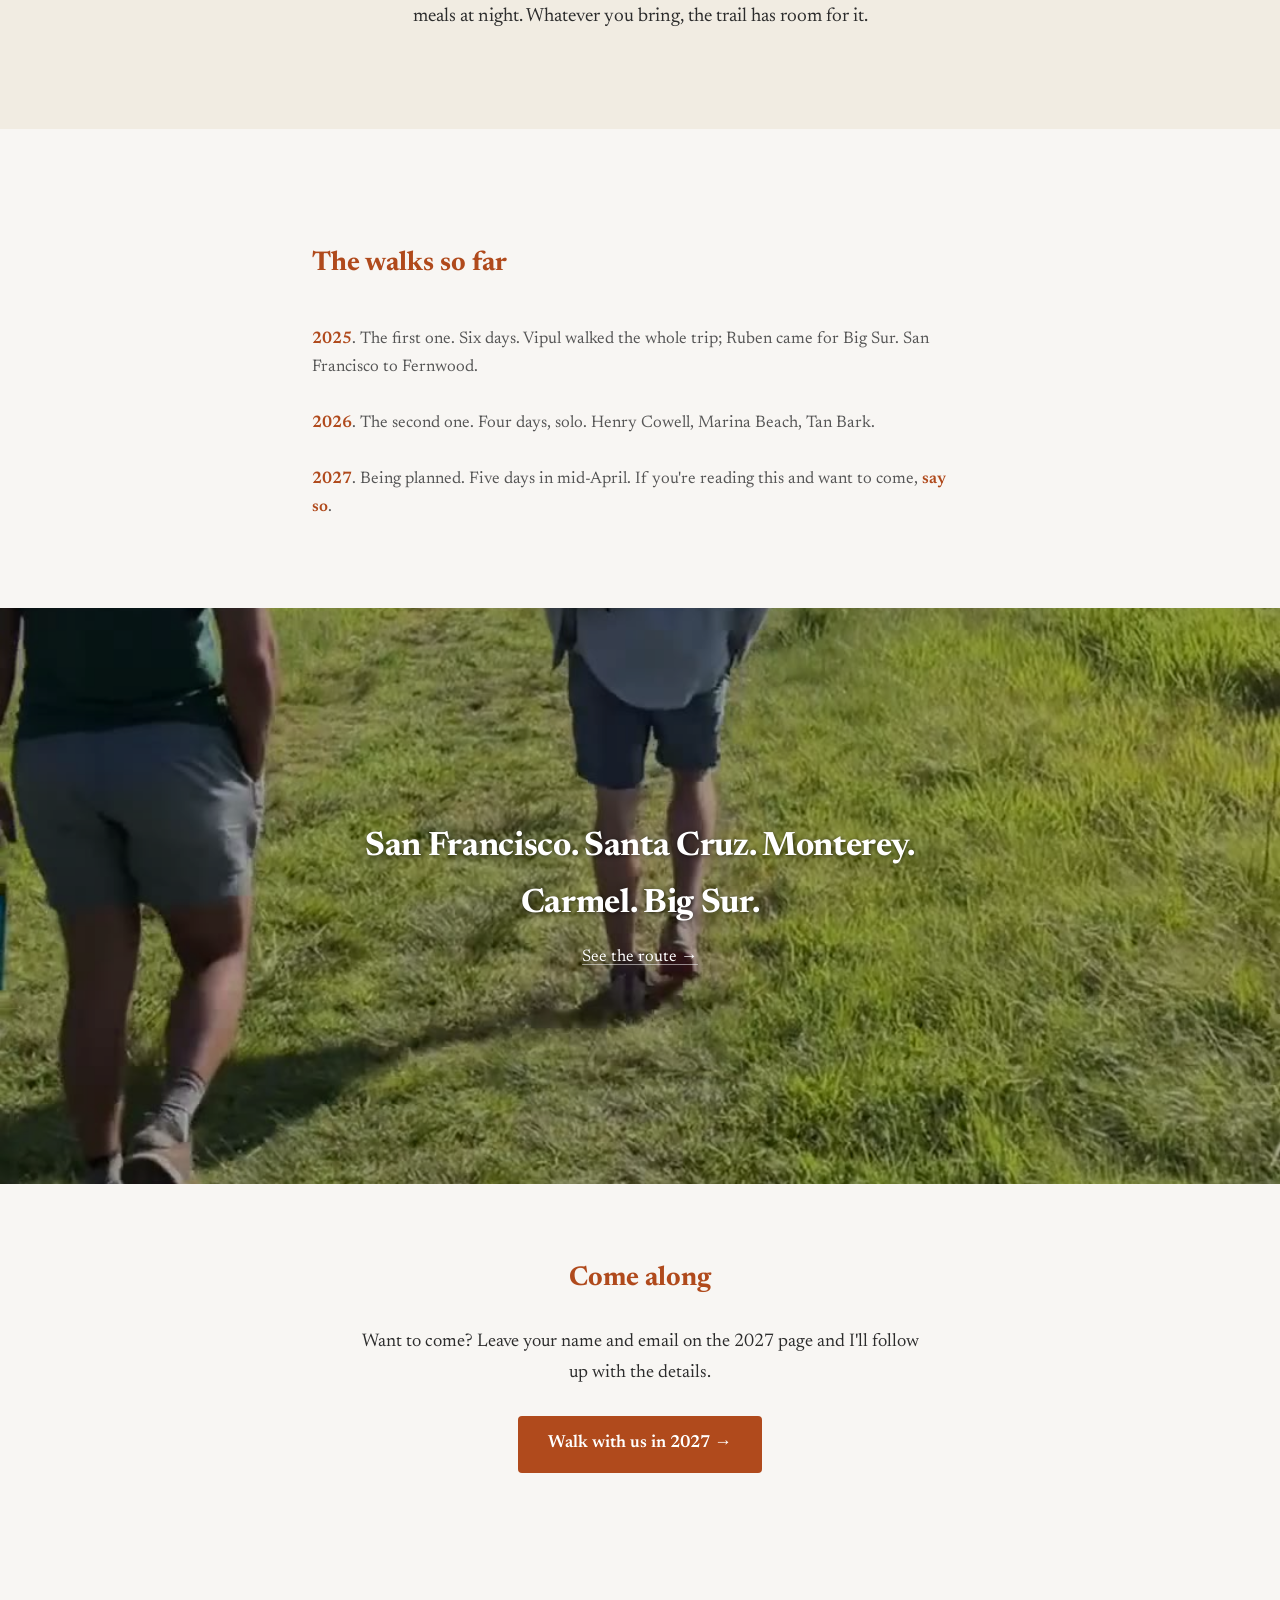
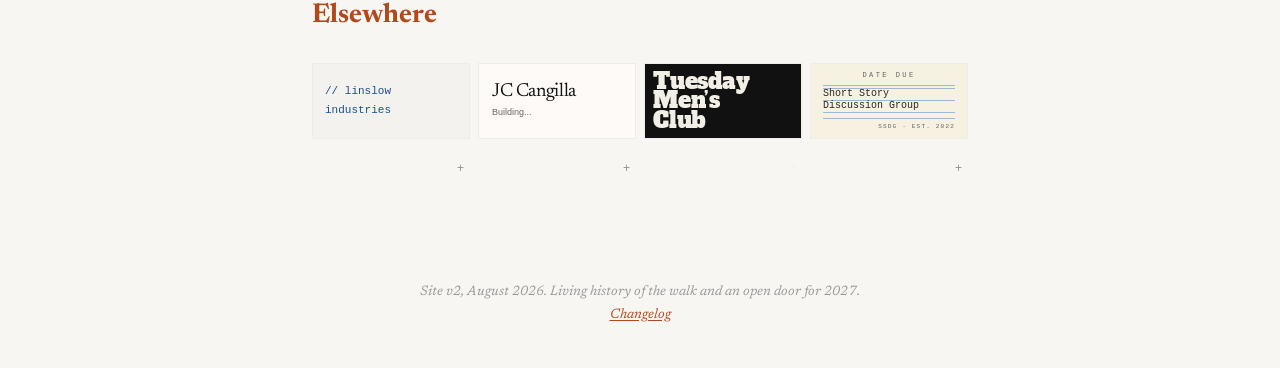
==== commit 01272ef5: "design(critic 2026-11): the month holds together in the hero kicker F45: on a phone the kicker broke" ====
--- a/index.html
+++ b/index.html
@@ -50,7 +50,7 @@
         </video>
         <div class="hero-overlay"></div>
         <div class="hero-content">
-            <p class="hero-kicker">San Francisco to Big Sur &middot; Mid-April</p>
+            <p class="hero-kicker">San Francisco to Big Sur &middot; <span class="nb">Mid-April</span></p>
             <h1 class="hero-title">
                 <img src="/california-walk-title.png" alt="The California Walk">
             </h1>
--- a/style.css
+++ b/style.css
@@ -529,7 +529,7 @@
 
 /* Elsewhere tile refinements (Aug 2026): real faces + leak-proofing */
 .tile-tmc span { font-family: 'Alfa Slab One', 'Arial Black', Arial, sans-serif; font-weight: 400; }
-.tile-linslow { background: #f4f2ee; font-family: ui-monospace, Menlo, monospace; font-size: 11px; color: #3D7DBE; }
+.tile-linslow { background: #f4f2ee; font-family: ui-monospace, Menlo, monospace; font-size: 11px; color: #1d4f88; }
 .elsewhere-tiles { grid-template-columns: repeat(4, 1fr); max-width: 660px; }
 @media (max-width: 700px) { .elsewhere-tiles { grid-template-columns: repeat(2, 1fr); } }
 
@@ -579,6 +579,9 @@
         rgba(0, 0, 0, 0.18) 55%,
         rgba(30, 30, 30, 0.55));
 }
+/* 11/04 (design critic F45): on a phone the kicker broke after the hyphen, so the hero read
+   "MID-" on one line and "APRIL" on the next. The month holds together now. */
+.hero-kicker .nb { white-space: nowrap; }
 .hero-kicker {
     font-family: ui-monospace, Menlo, monospace;
     font-size: 1rem;
@@ -722,3 +725,18 @@
     .band-motion { height: 70vh; }
     .hero { height: 88vh; }
 }
+
+/* ===========================================
+   YEAR PAGES: walk photos and the chorus (t1239, 2026-10-22)
+=========================================== */
+.walk-photo { margin: 2rem 0 2.4rem; }
+.walk-photo img { display: block; width: 100%; height: auto; border-radius: 2px; }
+.walk-photo.pair { display: grid; grid-template-columns: 1fr 1fr; gap: 0.8rem; align-items: start; }
+.walk-photo.wide { margin-left: -6vw; margin-right: -6vw; }
+@media (min-width: 900px) { .walk-photo.wide { margin-left: -120px; margin-right: -120px; } }
+@media (max-width: 600px) { .walk-photo.wide { margin-left: -2rem; margin-right: -2rem; } .walk-photo img { border-radius: 0; } }
+
+.chorus { margin: 1.4rem 0 2.6rem; }
+.chorus .chorus-q { margin: 1.8rem 0 0.4rem; font-size: 0.95rem; color: #777; font-style: normal; }
+.chorus blockquote { margin: 0 0 0 1.2rem; padding-left: 1rem; border-left: 2px solid var(--accent); }
+.chorus blockquote cite { display: block; margin-top: 0.5rem; font-style: normal; font-size: 0.9rem; color: var(--accent-deep); letter-spacing: 0.02em; }
--- a/network-tiles/network-tiles.css
+++ b/network-tiles/network-tiles.css
@@ -76,7 +76,7 @@
 .network-tile .jcc-name { font-family: 'Newsreader', Georgia, serif; font-size: 19px; font-weight: 400; line-height: 1; letter-spacing: -.02em; color: #121212; }
 .network-tile .jcc-sig { margin-top: 4px; font-family: -apple-system, BlinkMacSystemFont, 'Segoe UI', Roboto, sans-serif; font-size: 9px; color: #6b6560; }
 
-.network-tile.tile-linslow { padding: 8px 12px; background: #f4f2ee; font-family: ui-monospace, Menlo, monospace; font-size: 11px; color: #3d7dbe; }
+.network-tile.tile-linslow { padding: 8px 12px; background: #f4f2ee; font-family: ui-monospace, Menlo, monospace; font-size: 11px; color: #1d4f88; } /* linslow-blue (JC, 2026-10-15, t1812) */
 
 .network-tile.tile-tmc { justify-content: flex-start; padding: 6px 8px; background: #111; }
 .network-tile .tmc-mark { font-family: 'Alfa Slab One', 'Arial Black', Arial, sans-serif; font-size: 22px; font-weight: 400; line-height: .88; letter-spacing: -.01em; color: #f2efe6; }
@@ -88,7 +88,7 @@
 .network-tile .ssdg-head { text-align: center; font-size: 7px; letter-spacing: .35em; color: rgba(38, 38, 38, .7); }
 .network-tile .ssdg-dbl { display: block; flex: none; box-sizing: content-box; width: 100%; height: 2px; margin-top: 3px; border-top: 1px solid #9db8d2; border-bottom: 1px solid #9db8d2; }
 .network-tile .ssdg-line { display: flex; flex: 1; width: 100%; align-items: flex-end; border-bottom: 1px solid #9db8d2; padding-bottom: 1px; font-size: 10px; line-height: 1; white-space: nowrap; }
-.network-tile .ssdg-id { padding-top: 3px; text-align: right; font-size: 6px; letter-spacing: .2em; color: rgba(38, 38, 38, .5); }
+.network-tile .ssdg-id { padding-top: 3px; text-align: right; font-size: 6px; letter-spacing: .2em; color: rgba(38, 38, 38, .7); }
 
 .network-tile.tile-at { padding: 9px 11px; background: #fff; }
 .network-tile.tile-at img { display: block; width: 100%; height: auto; border: 0; }
@@ -167,6 +167,8 @@
   font-size: 10.5px; color: #2f6fb0; text-decoration: none; white-space: nowrap;
 }
 .network-tile-go:hover, .network-tile-go:focus-visible { text-decoration: underline; }
+/* Pen even under a host's footer link rule (TMC's .site-footer a is #6f6f6f, and outranks a bare class). */
+.network-tile-back .network-tile-go, .network-tile-back .network-tile-go:hover { color: #2f6fb0; }
 .network-tile-card.is-open > .network-tile { opacity: 0; transform: translateY(-8px); pointer-events: none; }
 .network-tile-card.is-open::after { opacity: 0; }
 .network-tile-card.is-open > .network-tile-back {
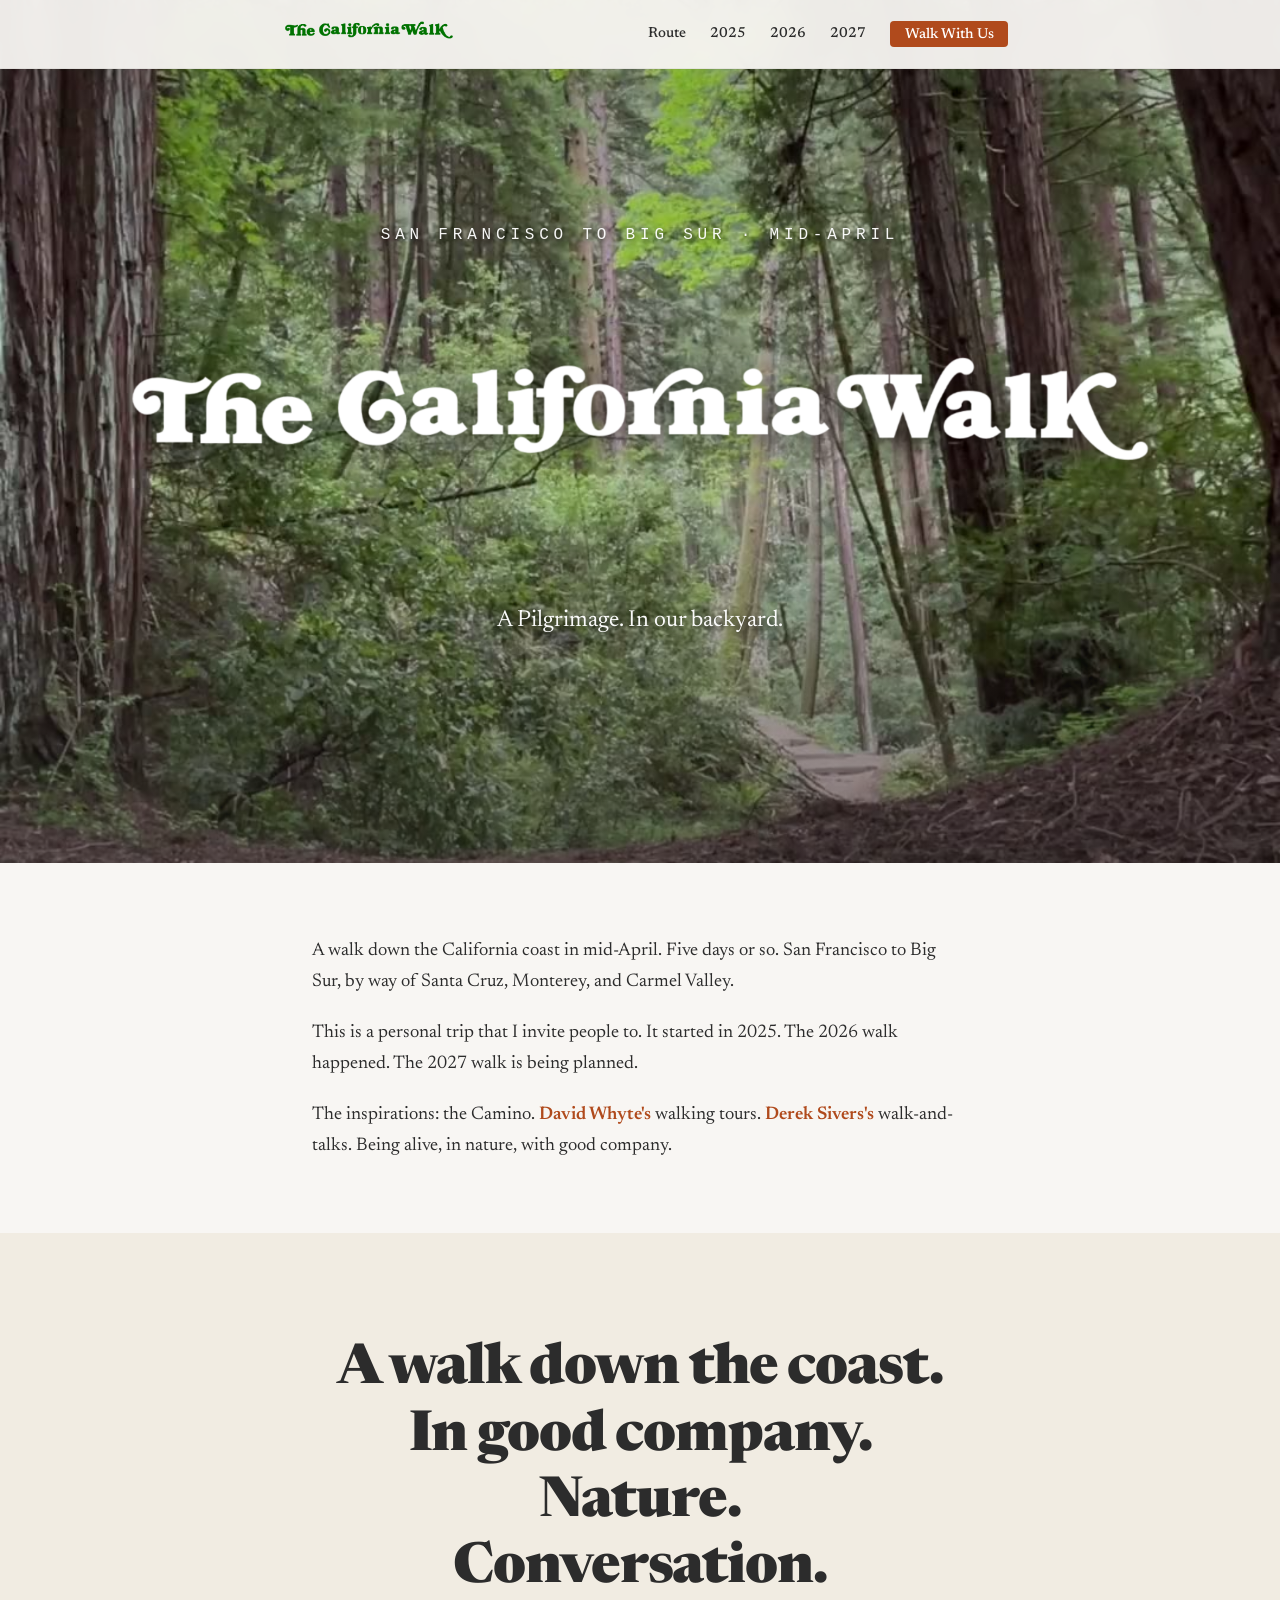
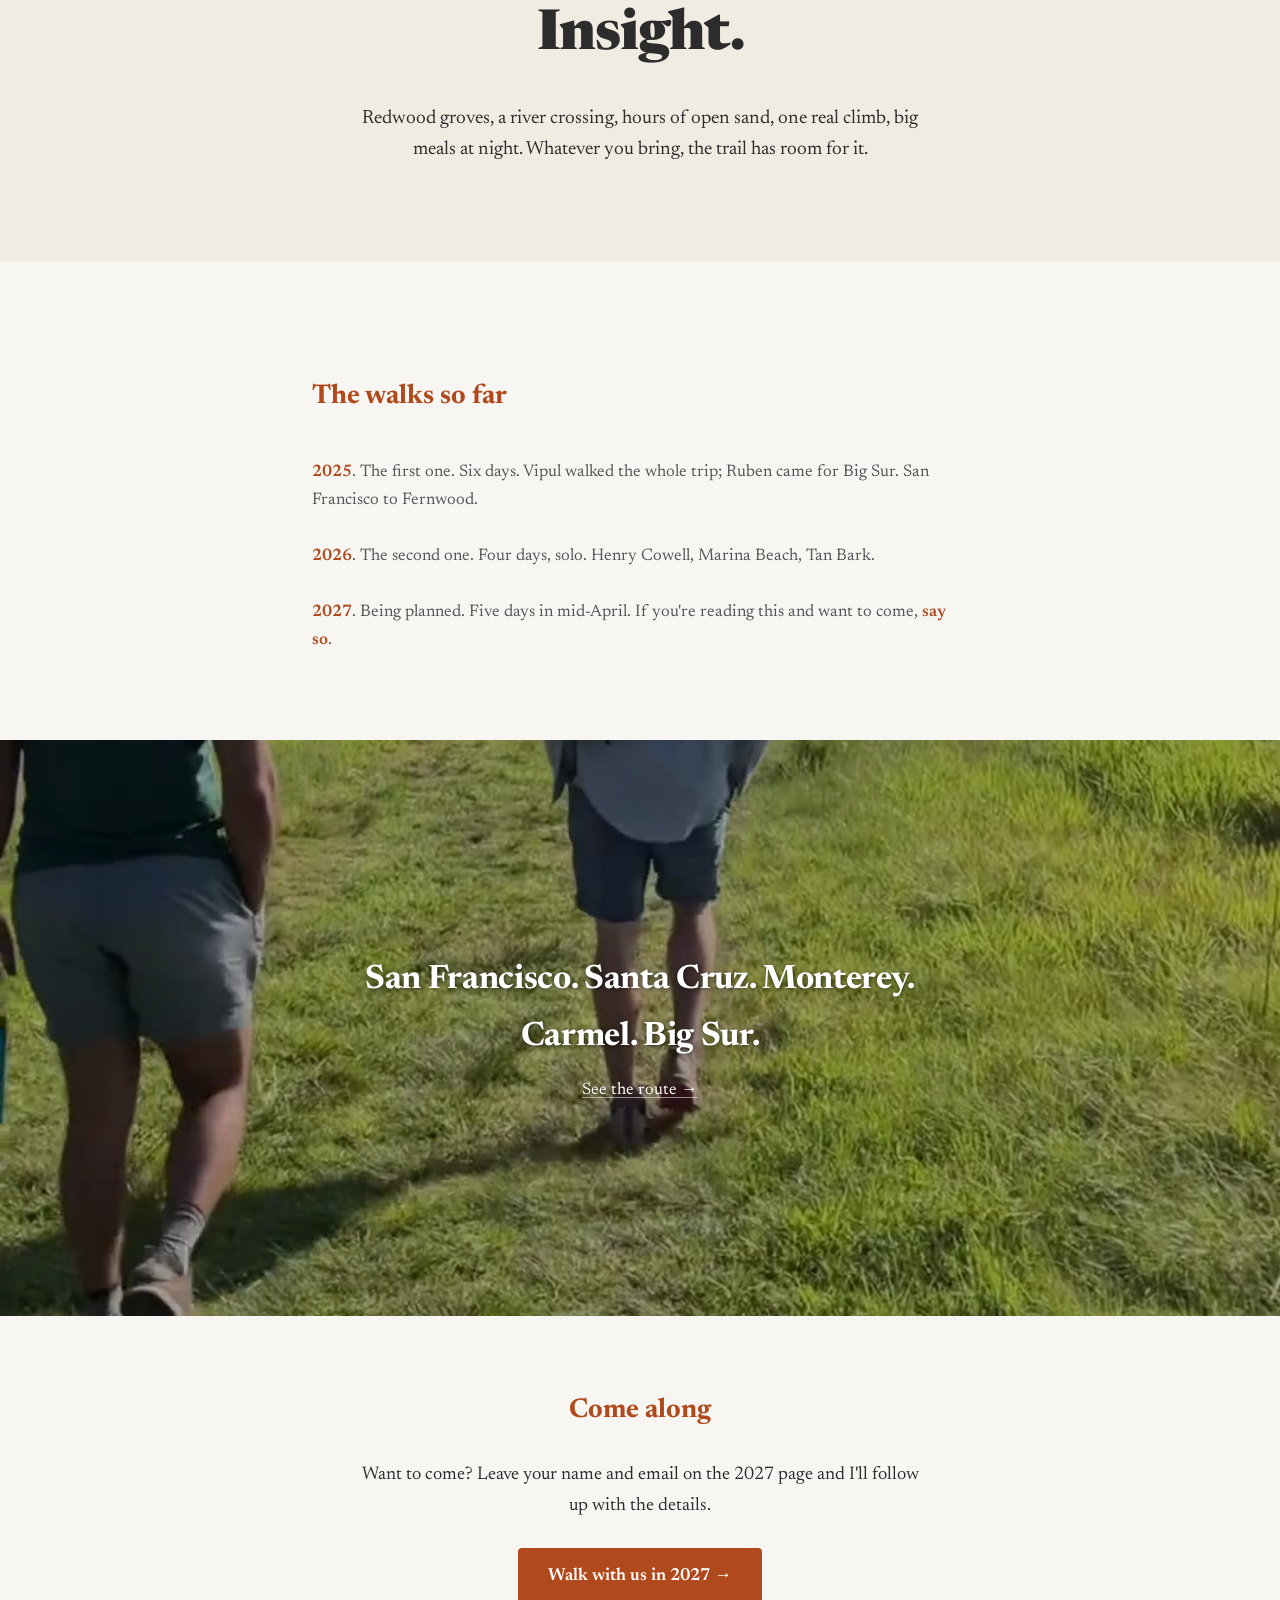
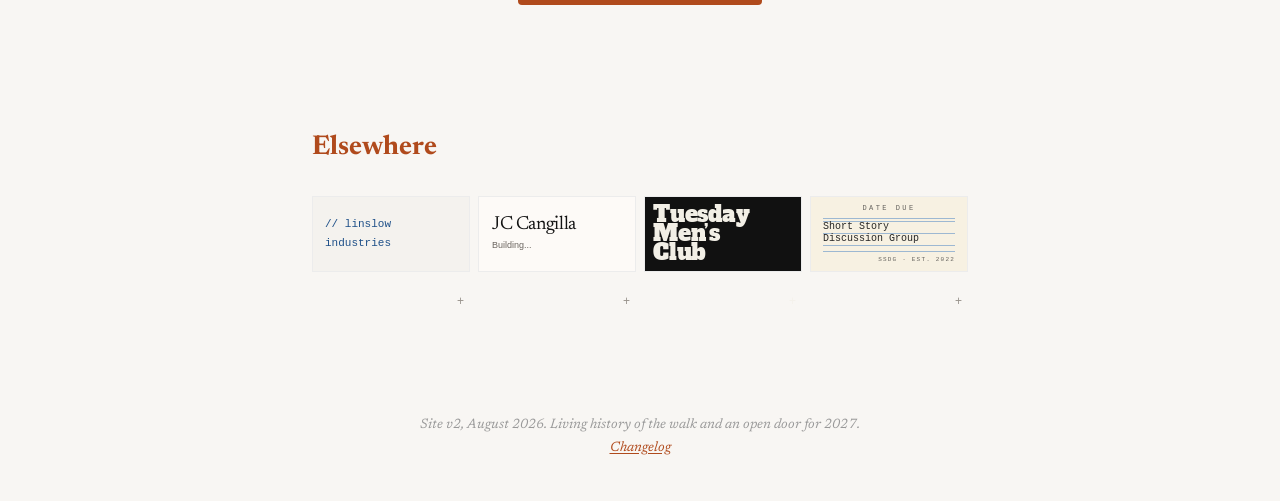
==== commit 64aaa1fe: "The statement breaks one sentence to a line (JC 11/04) Co-Authored-By: Claude Opus 5 <noreply@anthro" ====
--- a/index.html
+++ b/index.html
@@ -69,7 +69,9 @@
         </div>
 
         <div class="statement band-tint">
-            <p class="lines">A walk down the coast. In good company. Nature. Conversation. Insight.</p>
+            <!-- JC 11/04: break it up explicitly. One sentence per line, so the rhythm he wrote
+                 is the rhythm it reads in, at any width. -->
+            <p class="lines">A walk down the coast.<br>In good company.<br>Nature.<br>Conversation.<br>Insight.</p>
             <p class="after">Redwood groves, a river crossing, hours of open sand, one real climb, big meals at night. Whatever you bring, the trail has room for it.</p>
         </div>
 
